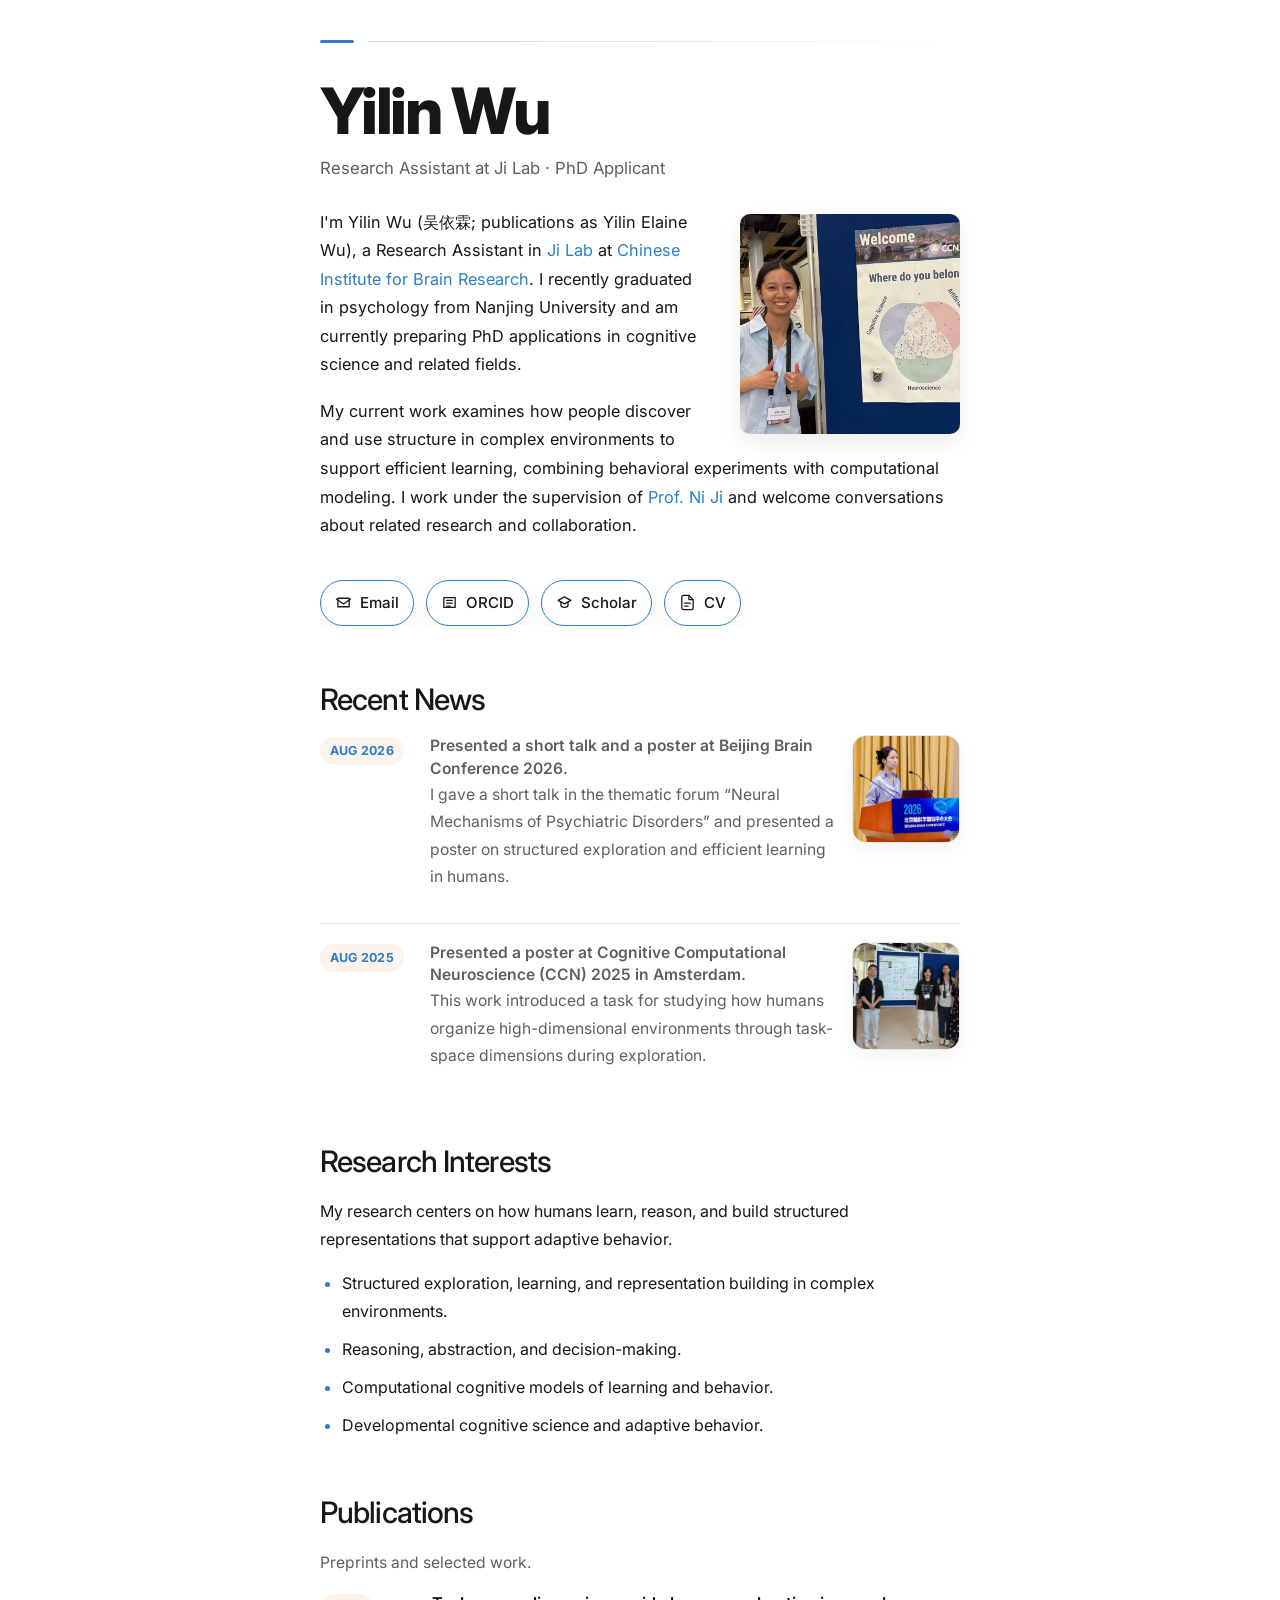
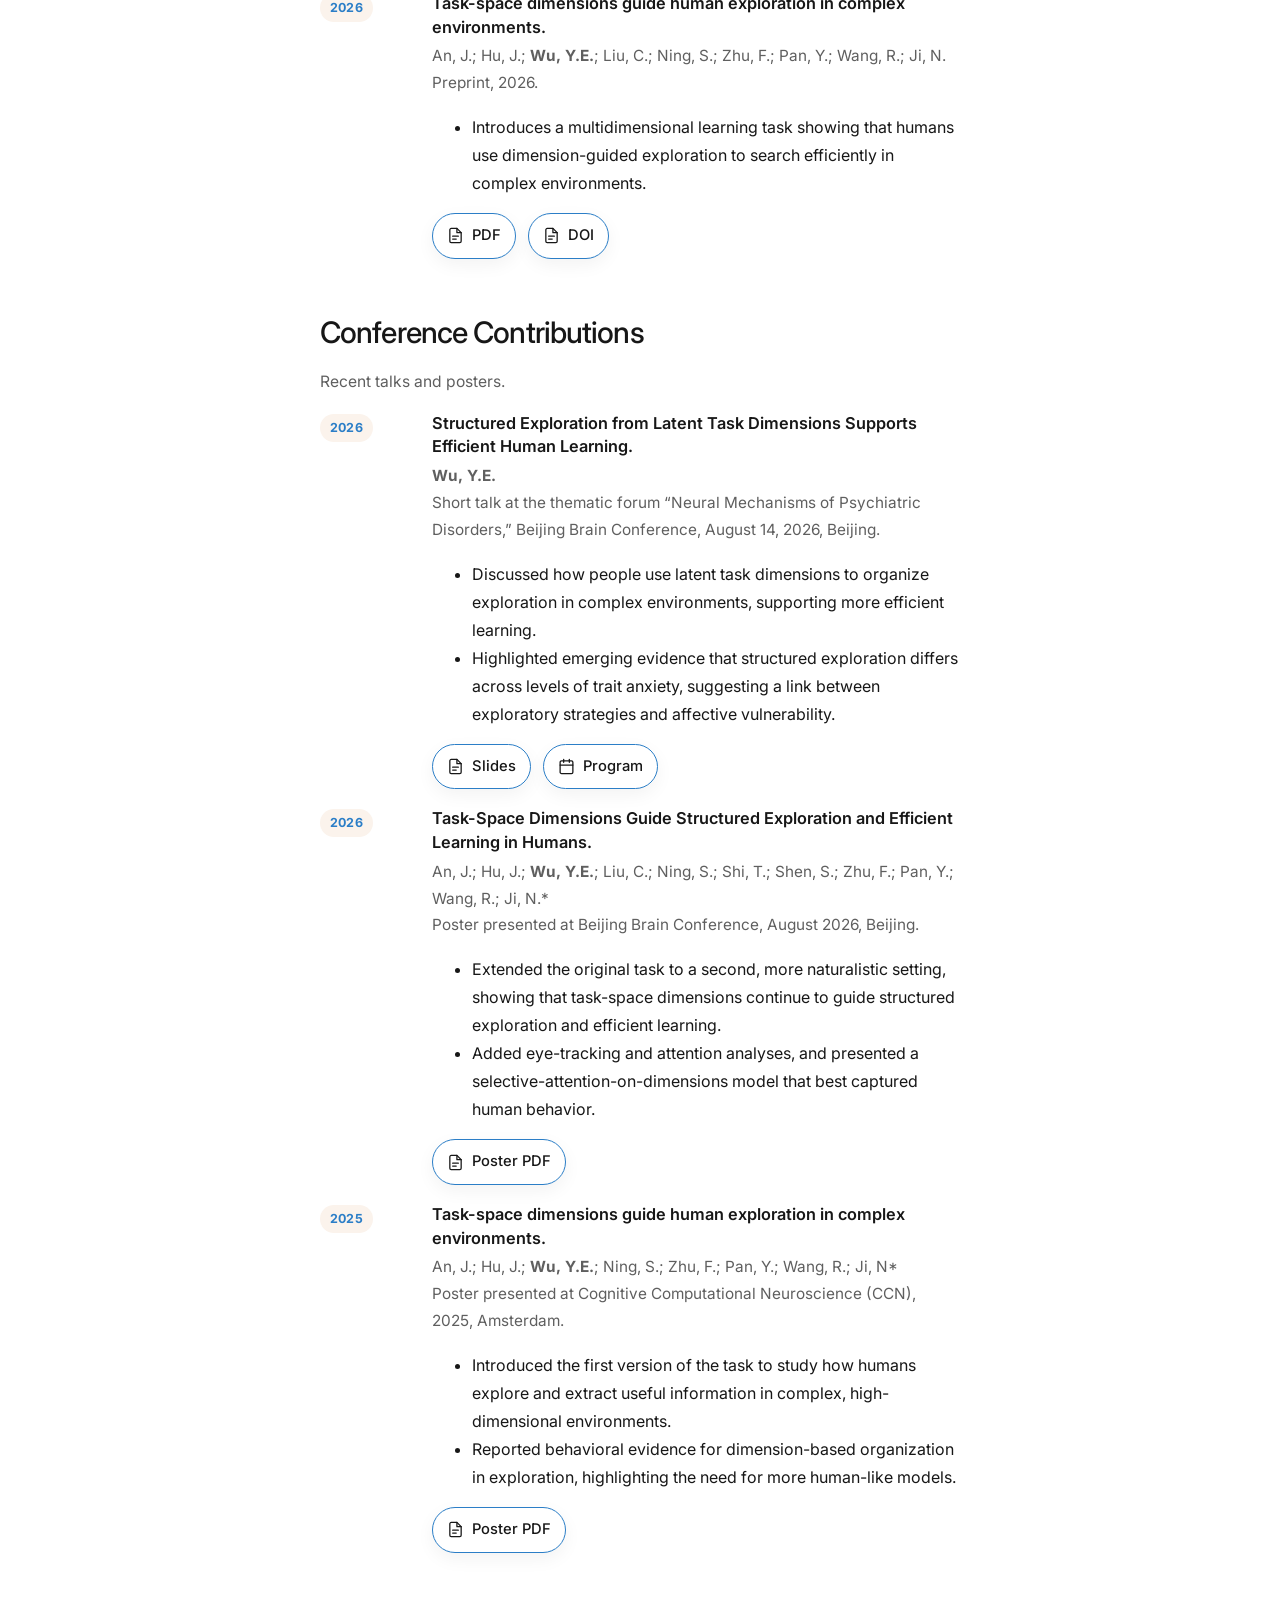
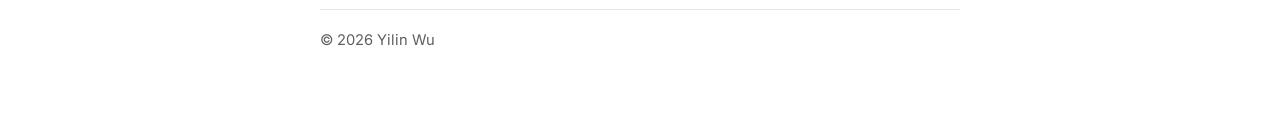
==== index.html @ c546fbe7 "Differentiate poster summaries" ====
<!DOCTYPE html>
<html lang="en">
<head>
  <meta charset="UTF-8" />
  <meta name="viewport" content="width=device-width, initial-scale=1.0" />
  <title>Yilin Wu</title>
  <meta
    name="description"
    content="Yilin Wu is a Research Assistant at Ji Lab and a PhD applicant interested in learning, structured exploration, reasoning, and computational cognitive science."
  />

  <link rel="preconnect" href="https://fonts.googleapis.com" />
  <link rel="preconnect" href="https://fonts.gstatic.com" crossorigin />
  <link
    href="https://fonts.googleapis.com/css2?family=Inter:wght@300;400;500;600;700;800&display=swap"
    rel="stylesheet"
  />

  <style>
    :root {
      --bg: #ffffff;
      --text: #171717;
      --muted: #5f5f5f;
      --line: #ece7df;
      --line-strong: #ded3c6;
      --accent: #2b7ec7;
      --accent-soft: #fbf3ec;
      --chip-bg: #ffffff;
      --chip-border: #e7ded4;
      --shadow-soft: 0 6px 18px rgba(0, 0, 0, 0.05);
      --max-width: 980px;
    }

    * {
      box-sizing: border-box;
    }

    html {
      scroll-behavior: smooth;
    }

    body {
      margin: 0;
      background: var(--bg);
      color: var(--text);
      font-family: "Inter", sans-serif;
      line-height: 1.75;
    }

    a {
      color: var(--accent);
      text-decoration: none;
      transition: color 0.18s ease, opacity 0.18s ease, transform 0.18s ease;
    }

    a:hover {
      opacity: 0.82;
    }

    .page {
      width: 100%;
      min-height: 100vh;
    }

    .wrap {
      width: min(50vw, var(--max-width)); /* narrower on laptop screens */
      margin: 0 auto;
      padding: 40px 0 64px;
    }

    .top-divider-wrap {
      margin: 0 0 34px;
      display: flex;
      align-items: center;
      gap: 14px;
    }

    .top-divider-accent {
      width: 34px;
      height: 3px;
      border-radius: 999px;
      background: var(--accent);
      flex: 0 0 auto;
    }

    .top-divider-line {
      height: 1px;
      background: linear-gradient(
        to right,
        var(--line-strong) 0%,
        var(--line) 45%,
        rgba(236, 231, 223, 0) 100%
      );
      flex: 1 1 auto;
    }

    .footer-divider {
      width: 100%;
      height: 1px;
      background: var(--line);
      margin: 56px 0 18px;
    }

    .hero {
      position: relative;
    }

    .name {
      margin: 0 0 10px;
      font-size: clamp(2.4rem, 5vw, 4rem);
      line-height: 1.05;
      letter-spacing: -0.04em;
      font-weight: 800;
    }

    .subtitle {
      margin: 0;
      font-size: 1.05rem;
      color: var(--muted);
    }

    .intro {
      margin-top: 24px;
    }

      .avatar-float {
      float: right;
      width:220px;
      height: 220px;
      margin: 6px 0 18px 30px;
      border-radius: 10px; /* gentle rounded rectangle */
      overflow: hidden;
      background: #f1f1f1;
      box-shadow: 0 8px 20px rgba(0, 0, 0, 0.08);
    }

    .avatar-float img {
      width: 100%;
      height: 100%;
      object-fit: cover;
      display: block;
    }

    .intro p {
      margin: 0 0 18px;
      font-size: 1.02rem;
    }

    .intro::after {
      content: "";
      display: block;
      clear: both;
    }

    .links {
      display: flex;
      flex-wrap: nowrap;
      gap: 12px;
      margin: 22px 0 0;
      padding: 0;
      list-style: none;
      overflow-x: auto;
      scrollbar-width: none;
    }

    .links::-webkit-scrollbar {
      display: none;
    }

    .icon-link {
      display: inline-flex;
      align-items: center;
      gap: 8px;
      padding: 9px 14px;
      border-radius: 999px;
      background: var(--chip-bg);
      border: 1px solid var(--accent); /* blue border for contact buttons */
      color: var(--text);
      font-size: 0.94rem;
      font-weight: 500;
      box-shadow: var(--shadow-soft);
      white-space: nowrap;
      flex: 0 0 auto;
    }

    .icon-link:hover {
      transform: translateY(-1px);
      color: var(--accent);
      border-color: #dcc7b7;
      opacity: 1;
    }

    .icon-link svg {
      width: 17px;
      height: 17px;
      stroke: currentColor;
      flex-shrink: 0;
    }

    .section {
      margin-top: 56px;
    }

    .section h2 {
      margin: 0 0 18px;
      font-size: 1.85rem;
      line-height: 1.2;
      letter-spacing: -0.03em;
      font-weight: 500;
    }

    .bullets {
      margin: 0;
      padding-left: 22px;
    }

    .bullets li {
      margin: 0 0 10px;
      font-size: 1rem;
    }

    .bullets li::marker {
      color: var(--accent);
    }

    .pub-list {
      display: flex;
      flex-direction: column;
      gap: 18px;
      margin-top: 10px;
    }

    .pub-item {
      display: grid;
      grid-template-columns: 96px minmax(0, 1fr);
      gap: 16px;
      align-items: start;
    }

    .pub-tag {
      display: inline-block;
      width: fit-content;
      padding: 3px 10px;
      border-radius: 999px;
      background: var(--accent-soft);
      color: var(--accent);
      font-size: 0.78rem;
      font-weight: 700;
      letter-spacing: 0.02em;
      text-transform: uppercase;
      white-space: nowrap;
    }

    .pub-title {
      margin: 0 0 4px;
      font-size: 1.02rem;
      line-height: 1.45;
      font-weight: 600;
      color: var(--text);
    }

    .pub-authors,
    .pub-venue {
      margin: 0;
      font-size: 0.96rem;
      color: var(--muted);
    }

    .pub-links {
      margin-top: 6px;
      display: flex;
      flex-wrap: wrap;
      gap: 12px;
    }

    .pub-links a {
      font-size: 0.92rem;
      font-weight: 500;
    }

    .section-intro {
      margin: 0 0 16px;
      color: var(--muted);
      font-size: 0.98rem;
    }

    .news-list {
      display: flex;
      flex-direction: column;
      gap: 14px;
    }

    .news-item {
      display: grid;
      grid-template-columns: 92px minmax(0, 1fr) 108px;
      gap: 18px;
      align-items: start;
      padding: 18px 0;
      border-top: 1px solid var(--line);
    }

    .news-item:first-of-type {
      border-top: none;
      padding-top: 0;
    }

    .news-date {
      display: inline-block;
      width: fit-content;
      padding: 3px 10px;
      border-radius: 999px;
      background: var(--accent-soft);
      color: var(--accent);
      font-size: 0.78rem;
      font-weight: 700;
      letter-spacing: 0.02em;
      text-transform: uppercase;
      white-space: nowrap;
    }

    .news-title {
      margin: 0 0 4px;
      font-size: 1rem;
      line-height: 1.45;
      font-weight: 600;
    }

    .news-copy p {
      margin: 0;
      color: var(--muted);
      font-size: 0.98rem;
    }

    .news-thumb {
      width: 108px;
      aspect-ratio: 1 / 1;
      justify-self: end;
      border-radius: 14px;
      overflow: hidden;
      border: 1px solid var(--line);
      background: #faf8f4;
      box-shadow: var(--shadow-soft);
    }

    .news-thumb img {
      width: 100%;
      height: 100%;
      display: block;
      object-fit: cover;
    }

    .news-thumb--talk img {
      object-position: center 18%;
    }

    .news-thumb--ccn img {
      object-position: center 28%;
    }

    .footer {
      color: var(--muted);
      font-size: 0.92rem;
      padding-bottom: 6px;
    }

    @media (max-width: 1100px) {
      .wrap {
        width: min(78vw, 920px);
      }
    }

    @media (max-width: 820px) {
      .wrap {
        width: calc(100% - 36px);
        padding: 28px 0 48px;
      }

      .top-divider-wrap {
        margin-bottom: 28px;
      }

      .avatar-float {
        width: 132px;
        height: 132px;
        margin: 6px 0 16px 20px;
      }

      .section {
        margin-top: 42px;
      }

      .section h2 {
        font-size: 1.55rem;
      }

      .pub-item {
        grid-template-columns: 1fr;
        gap: 8px;
      }

      .news-item {
        grid-template-columns: 1fr;
        gap: 12px;
      }

      .news-thumb {
        width: 126px;
        justify-self: start;
      }

      .links {
        flex-wrap: wrap;
        overflow-x: visible;
      }
    }

    @media (max-width: 560px) {
      .name {
        font-size: 2.15rem;
      }

      .subtitle,
      .intro p,
      .bullets li,
      .news-copy p,
      .pub-authors,
      .pub-venue {
        font-size: 0.98rem;
      }

      .avatar-float {
        float: none;
        width: 116px;
        height: 116px;
        margin: 0 0 18px 0;
      }

      .top-divider-wrap {
        gap: 10px;
        margin-bottom: 22px;
      }

      .top-divider-accent {
        width: 26px;
      }

      .footer-divider {
        margin: 44px 0 16px;
      }
    }

    @media (max-width: 480px) {
      .wrap {
        width: calc(100% - 28px);
      }

      .icon-link {
        font-size: 0.92rem;
        padding: 8px 12px;
      }
    }
  </style>
</head>
<body>
  <div class="page">
    <main class="wrap">
      <div class="top-divider-wrap" aria-hidden="true">
        <span class="top-divider-accent"></span>
        <span class="top-divider-line"></span>
      </div>

      <section class="hero">
        <h1 class="name">Yilin Wu</h1>
        <p class="subtitle">Research Assistant at Ji Lab · PhD Applicant</p>

        <div class="intro">
          <div class="avatar-float">
            <img src="profile_figure.jpg" alt="Portrait" />
          </div>

          <p>
            I'm Yilin Wu (吴依霖; publications as Yilin Elaine Wu), a Research Assistant in
            <a href="https://aemc2.github.io/JiLab.github.io/">Ji Lab</a> at
            <a href="https://www.cibr.ac.cn/#/home?lang=en">Chinese Institute for Brain Research</a>.
            I recently graduated in psychology from Nanjing University and am currently preparing PhD applications in cognitive science and related fields.
          </p>
          <p>
            My current work examines how people discover and use structure in complex environments to support efficient learning, combining behavioral experiments with computational modeling. I work under the supervision of
            <a href="https://www.cibr.ac.cn/#/teamDetail/cibrTeamteam/7eaf96c5b298444b84328680fb1b7a15/Ni%20Ji?lang=en">Prof. Ni Ji</a> and welcome conversations about related research and collaboration.
          </p>
        </div>

        <ul class="links">
          <li>
            <a class="icon-link" href="mailto:yilinelainewu@gmail.com" aria-label="Email">
              <svg viewBox="0 0 24 24" fill="none" stroke-width="1.8" stroke-linecap="round" stroke-linejoin="round">
                <path d="M4 6h16v12H4z"></path>
                <path d="M22 7l-10 7L2 7"></path>
              </svg>
              Email
            </a>
          </li>
          <!-- <li>
            <a class="icon-link" href="https://github.com/yourusername" target="_blank" rel="noopener noreferrer" aria-label="GitHub">
              <svg viewBox="0 0 24 24" fill="none" stroke-width="1.8" stroke-linecap="round" stroke-linejoin="round">
                <path d="M9 19c-4 1.5-4-2.5-6-3"></path>
                <path d="M15 22v-3.87a3.37 3.37 0 0 0-.94-2.61c3.14-.35 6.44-1.54 6.44-7A5.44 5.44 0 0 0 19 4.77 5.07 5.07 0 0 0 18.91 1S17.73.65 15 2.48a13.38 13.38 0 0 0-6 0C6.27.65 5.09 1 5.09 1A5.07 5.07 0 0 0 5 4.77 5.44 5.44 0 0 0 3.5 8.52c0 5.42 3.3 6.61 6.44 7A3.37 3.37 0 0 0 9 18.13V22"></path>
              </svg>
              GitHub
            </a>
          </li> -->
          <li>
            <a class="icon-link" href="https://orcid.org/0009-0004-0686-398X" target="_blank" rel="noopener noreferrer" aria-label="ORCID">
              <svg viewBox="0 0 24 24" fill="none" stroke-width="1.8" stroke-linecap="round" stroke-linejoin="round">
                <path d="M4 5h16v14H4z"></path>
                <path d="M8 9h8"></path>
                <path d="M8 13h8"></path>
                <path d="M8 17h5"></path>
              </svg>
              ORCID
            </a>
          </li>
          <li>
            <a class="icon-link" href="https://scholar.google.com/citations?user=11uk0wMAAAAJ&hl=en&oi=sra" target="_blank" rel="noopener noreferrer" aria-label="Google Scholar">
              <svg viewBox="0 0 24 24" fill="none" stroke-width="1.8" stroke-linecap="round" stroke-linejoin="round">
                <path d="M12 4 3 9l9 5 9-5-9-5Z"></path>
                <path d="M7 11.2V16c0 1.7 2.2 3 5 3s5-1.3 5-3v-4.8"></path>
              </svg>
              Scholar
            </a>
          </li>
          <li>
            <a class="icon-link" href="CV_Yilin_Wu_26summer.pdf" target="_blank" rel="noopener noreferrer" aria-label="CV">
              <svg viewBox="0 0 24 24" fill="none" stroke-width="1.8" stroke-linecap="round" stroke-linejoin="round">
                <path d="M14 2H6a2 2 0 0 0-2 2v16a2 2 0 0 0 2 2h12a2 2 0 0 0 2-2V8z"></path>
                <path d="M14 2v6h6"></path>
                <path d="M8 13h8"></path>
                <path d="M8 17h5"></path>
              </svg>
              CV
            </a>
          </li>
        </ul>
      </section>

      <section class="section">
        <h2>Recent News</h2>
        <div class="news-list">
          <article class="news-item">
            <div>
              <span class="news-date">Aug 2026</span>
            </div>
            <div class="news-copy">
              <p class="news-title">Presented a short talk and a poster at Beijing Brain Conference 2026.</p>
              <p>
                I gave a short talk in the thematic forum “Neural Mechanisms of Psychiatric Disorders” and presented a poster on structured exploration and efficient learning in humans.
              </p>
            </div>
            <a class="news-thumb news-thumb--talk" href="images/bbc2026_short_talk.jpg" target="_blank" rel="noopener noreferrer" aria-label="Beijing Brain Conference 2026 talk photo">
              <img src="images/bbc2026_short_talk.jpg" alt="Yilin Wu giving a short talk at Beijing Brain Conference 2026" />
            </a>
          </article>

          <article class="news-item">
            <div>
              <span class="news-date">Aug 2025</span>
            </div>
            <div class="news-copy">
              <p class="news-title">Presented a poster at Cognitive Computational Neuroscience (CCN) 2025 in Amsterdam.</p>
              <p>
                This work introduced a task for studying how humans organize high-dimensional environments through task-space dimensions during exploration.
              </p>
            </div>
            <a class="news-thumb news-thumb--ccn" href="images/ccn2025_poster_group.jpg" target="_blank" rel="noopener noreferrer" aria-label="CCN 2025 poster photo">
              <img src="images/ccn2025_poster_group.jpg" alt="Yilin Wu and collaborators standing beside the CCN 2025 poster" />
            </a>
          </article>
        </div>
      </section>

      <section class="section">
        <h2>Research Interests</h2>
        <p>
          My research centers on how humans learn, reason, and build structured representations that support adaptive behavior.
        </p>
        <ul class="bullets">
          <li>Structured exploration, learning, and representation building in complex environments.</li>
          <li>Reasoning, abstraction, and decision-making.</li>
          <li>Computational cognitive models of learning and behavior.</li>
          <li>Developmental cognitive science and adaptive behavior.</li>
        </ul>
        
      </section>

      <section class="section">
        <h2>Publications</h2>
        <p class="section-intro">Preprints and selected work.</p>

        <div class="pub-list">
          <article class="pub-item">
            <div>
              <span class="pub-tag">2026</span>
            </div>
            <div>
              <p class="pub-title">Task-space dimensions guide human exploration in complex environments.</p>
              <p class="pub-authors">An, J.; Hu, J.; <b>Wu, Y.E.</b>; Liu, C.; Ning, S.; Zhu, F.; Pan, Y.; Wang, R.; Ji, N.</p>
              <p class="pub-venue">Preprint, 2026.</p>
              <ul>
                <li>Introduces a multidimensional learning task showing that humans use dimension-guided exploration to search efficiently in complex environments.</li>
              </ul>
              <div class="pub-links">
                <a class="icon-link" href="https://www.biorxiv.org/content/biorxiv/early/2026/05/20/2026.04.29.720265.full.pdf" target="_blank" rel="noopener noreferrer">
                  <svg viewBox="0 0 24 24" fill="none" stroke-width="1.8" stroke-linecap="round" stroke-linejoin="round">
                    <path d="M14 2H6a2 2 0 0 0-2 2v16a2 2 0 0 0 2 2h12a2 2 0 0 0 2-2V8z"></path>
                    <path d="M14 2v6h6"></path>
                    <path d="M8 13h8"></path>
                    <path d="M8 17h5"></path>
                  </svg>
                  PDF
                </a>
                <a class="icon-link" href="https://doi.org/10.64898/2026.04.29.720265" target="_blank" rel="noopener noreferrer">
                  <svg viewBox="0 0 24 24" fill="none" stroke-width="1.8" stroke-linecap="round" stroke-linejoin="round">
                    <path d="M14 2H6a2 2 0 0 0-2 2v16a2 2 0 0 0 2 2h12a2 2 0 0 0 2-2V8z"></path>
                    <path d="M14 2v6h6"></path>
                    <path d="M8 13h8"></path>
                    <path d="M8 17h5"></path>
                  </svg>
                  DOI
                </a>
              </div>
            </div>
          </article>
        </div>
      </section>

      <section class="section">
        <h2>Conference Contributions</h2>
        <p class="section-intro">Recent talks and posters.</p>

        <div class="pub-list">
          <article class="pub-item">
            <div>
              <span class="pub-tag">2026</span>
            </div>
            <div>
              <p class="pub-title">Structured Exploration from Latent Task Dimensions Supports Efficient Human Learning.</p>
              <p class="pub-authors"><b>Wu, Y.E.</b></p>
              <p class="pub-venue">Short talk at the thematic forum “Neural Mechanisms of Psychiatric Disorders,” Beijing Brain Conference, August 14, 2026, Beijing.</p>
              <ul>
                <li>Discussed how people use latent task dimensions to organize exploration in complex environments, supporting more efficient learning.</li>
                <li>Highlighted emerging evidence that structured exploration differs across levels of trait anxiety, suggesting a link between exploratory strategies and affective vulnerability.</li>
              </ul>
              <div class="pub-links">
                <a class="icon-link" href="BBC2026_short-talk_slides_Yilin-Wu.pptx" target="_blank" rel="noopener noreferrer">
                  <svg viewBox="0 0 24 24" fill="none" stroke-width="1.8" stroke-linecap="round" stroke-linejoin="round">
                    <path d="M14 2H6a2 2 0 0 0-2 2v16a2 2 0 0 0 2 2h12a2 2 0 0 0 2-2V8z"></path>
                    <path d="M14 2v6h6"></path>
                    <path d="M8 13h8"></path>
                    <path d="M8 17h5"></path>
                  </svg>
                  Slides
                </a>
                <a class="icon-link" href="https://en.cibr.ac.cn/cibrMeeting/meeting2026/schedule" target="_blank" rel="noopener noreferrer">
                  <svg viewBox="0 0 24 24" fill="none" stroke-width="1.8" stroke-linecap="round" stroke-linejoin="round">
                    <rect x="3" y="4" width="18" height="18" rx="2"></rect>
                    <path d="M16 2v4"></path>
                    <path d="M8 2v4"></path>
                    <path d="M3 10h18"></path>
                  </svg>
                  Program
                </a>
              </div>
            </div>
          </article>

          <article class="pub-item">
            <div>
              <span class="pub-tag">2026</span>
            </div>
            <div>
              <p class="pub-title">Task-Space Dimensions Guide Structured Exploration and Efficient Learning in Humans.</p>
              <p class="pub-authors">An, J.; Hu, J.; <b>Wu, Y.E.</b>; Liu, C.; Ning, S.; Shi, T.; Shen, S.; Zhu, F.; Pan, Y.; Wang, R.; Ji, N.*</p>
              <p class="pub-venue">Poster presented at Beijing Brain Conference, August 2026, Beijing.</p>
              <ul>
                <li>Extended the original task to a second, more naturalistic setting, showing that task-space dimensions continue to guide structured exploration and efficient learning.</li>
                <li>Added eye-tracking and attention analyses, and presented a selective-attention-on-dimensions model that best captured human behavior.</li>
              </ul>
              <div class="pub-links">
                <a class="icon-link" href="BBC2026_poster_Task-Space-Dimensions.pdf" target="_blank" rel="noopener noreferrer">
                  <svg viewBox="0 0 24 24" fill="none" stroke-width="1.8" stroke-linecap="round" stroke-linejoin="round">
                    <path d="M14 2H6a2 2 0 0 0-2 2v16a2 2 0 0 0 2 2h12a2 2 0 0 0 2-2V8z"></path>
                    <path d="M14 2v6h6"></path>
                    <path d="M8 13h8"></path>
                    <path d="M8 17h5"></path>
                  </svg>
                  Poster PDF
                </a>
              </div>
            </div>
          </article>

          <article class="pub-item">
            <div>
              <span class="pub-tag">2025</span>
            </div>
            <div>
              <p class="pub-title">Task-space dimensions guide human exploration in complex environments.</p>
              <p class="pub-authors">An, J.; Hu, J.; <b>Wu, Y.E.</b>; Ning, S.; Zhu, F.; Pan, Y.; Wang, R.; Ji, N*</p>
              <p class="pub-venue">Poster presented at Cognitive Computational Neuroscience (CCN), 2025, Amsterdam.</p>
              <ul>
                <li>Introduced the first version of the task to study how humans explore and extract useful information in complex, high-dimensional environments.</li>
                <li>Reported behavioral evidence for dimension-based organization in exploration, highlighting the need for more human-like models.</li>
              </ul>
              <div class="pub-links">
                <a class="icon-link" href="CCN2025_poster.pdf" target="_blank" rel="noopener noreferrer">
                  <svg viewBox="0 0 24 24" fill="none" stroke-width="1.8" stroke-linecap="round" stroke-linejoin="round">
                    <path d="M14 2H6a2 2 0 0 0-2 2v16a2 2 0 0 0 2 2h12a2 2 0 0 0 2-2V8z"></path>
                    <path d="M14 2v6h6"></path>
                    <path d="M8 13h8"></path>
                    <path d="M8 17h5"></path>
                  </svg>
                  Poster PDF
                </a>
              </div>
            </div>
          </article>

          <!-- <article class="pub-item">
            <div>
              <span class="pub-tag">2026</span>
            </div>
            <div>
              <p class="pub-title">Your Paper Title Goes Here</p>
              <p class="pub-authors">Your Name, Coauthor A, Coauthor B</p>
              <p class="pub-venue">Under review / Manuscript in preparation</p>
              <div class="pub-links">
                <a href="paper.pdf" target="_blank" rel="noopener noreferrer">PDF</a>
              </div>
            </div>
          </article> -->
        </div>
      </section>

      <div class="footer-divider"></div>

      <footer class="footer">
        © <span id="year"></span> Yilin Wu
      </footer>
    </main>
  </div>

  <script>
    document.getElementById("year").textContent = new Date().getFullYear();
  </script>
</body>
</html>
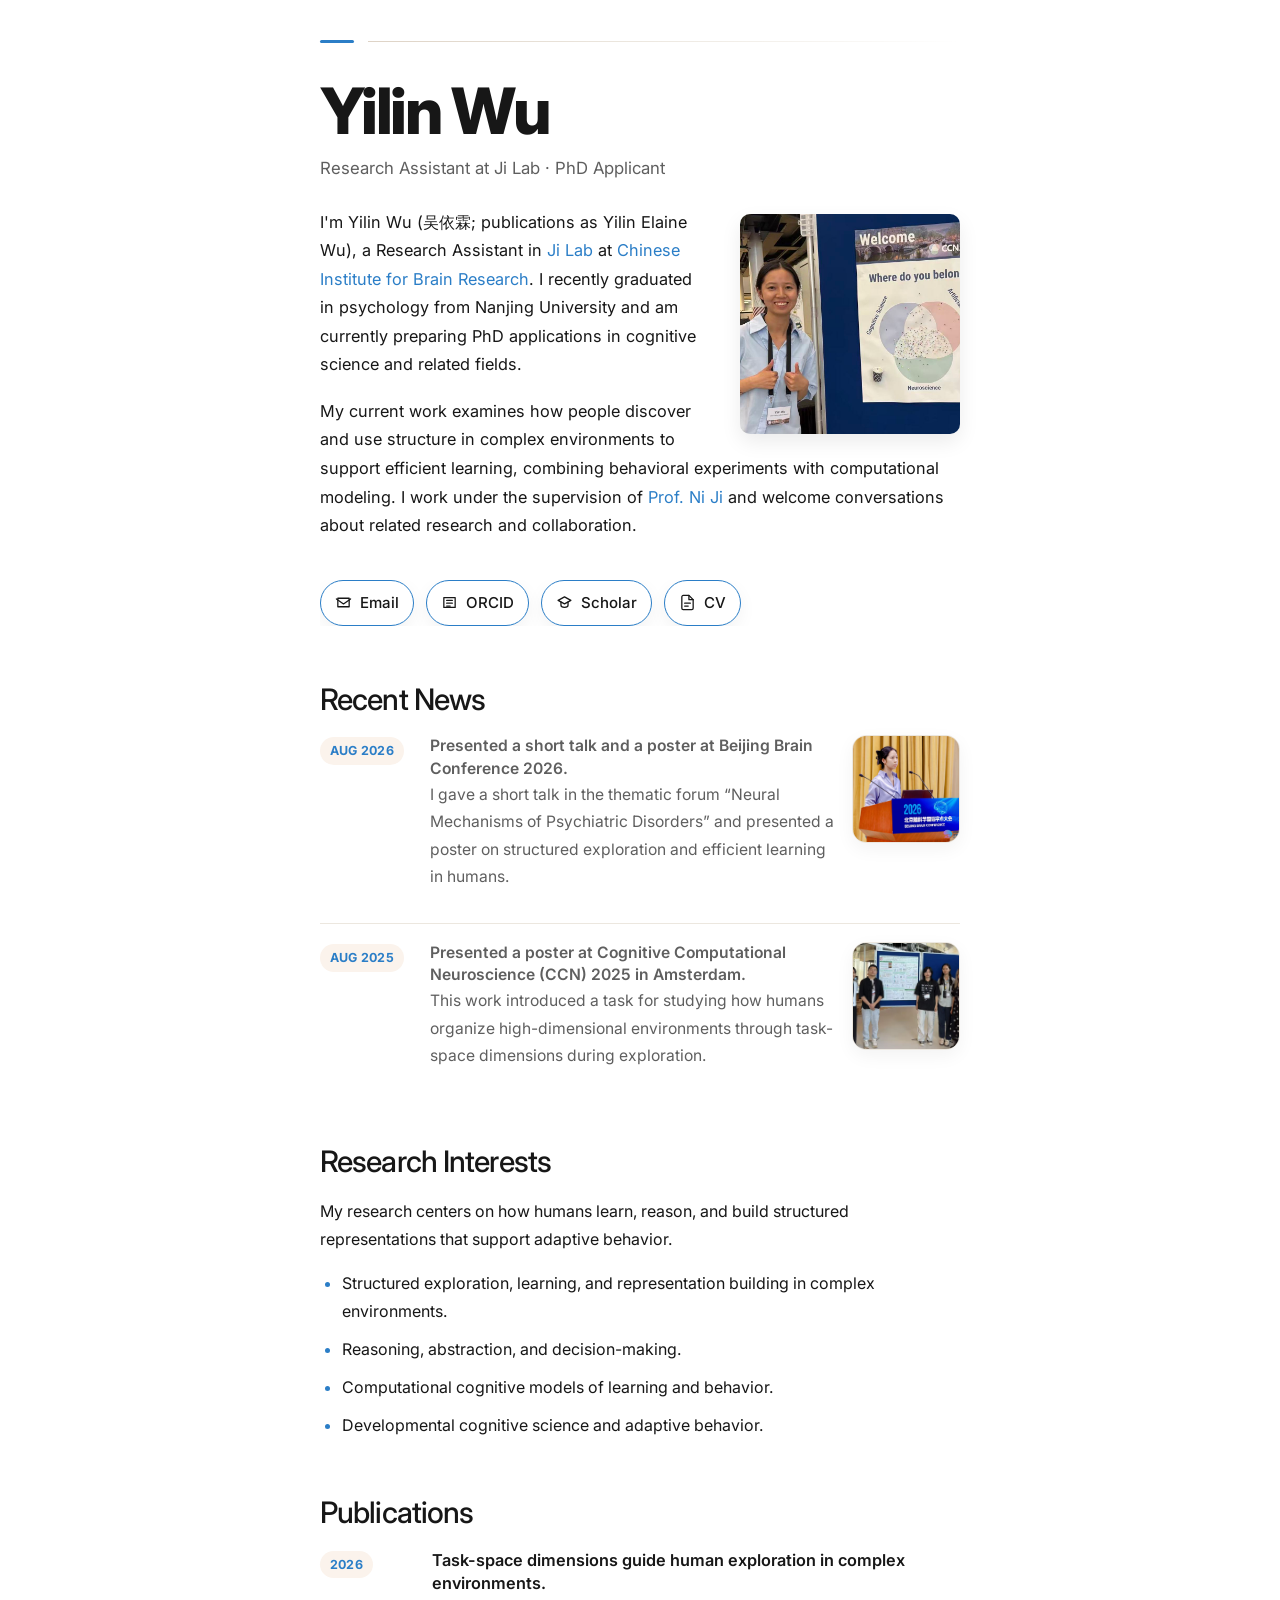
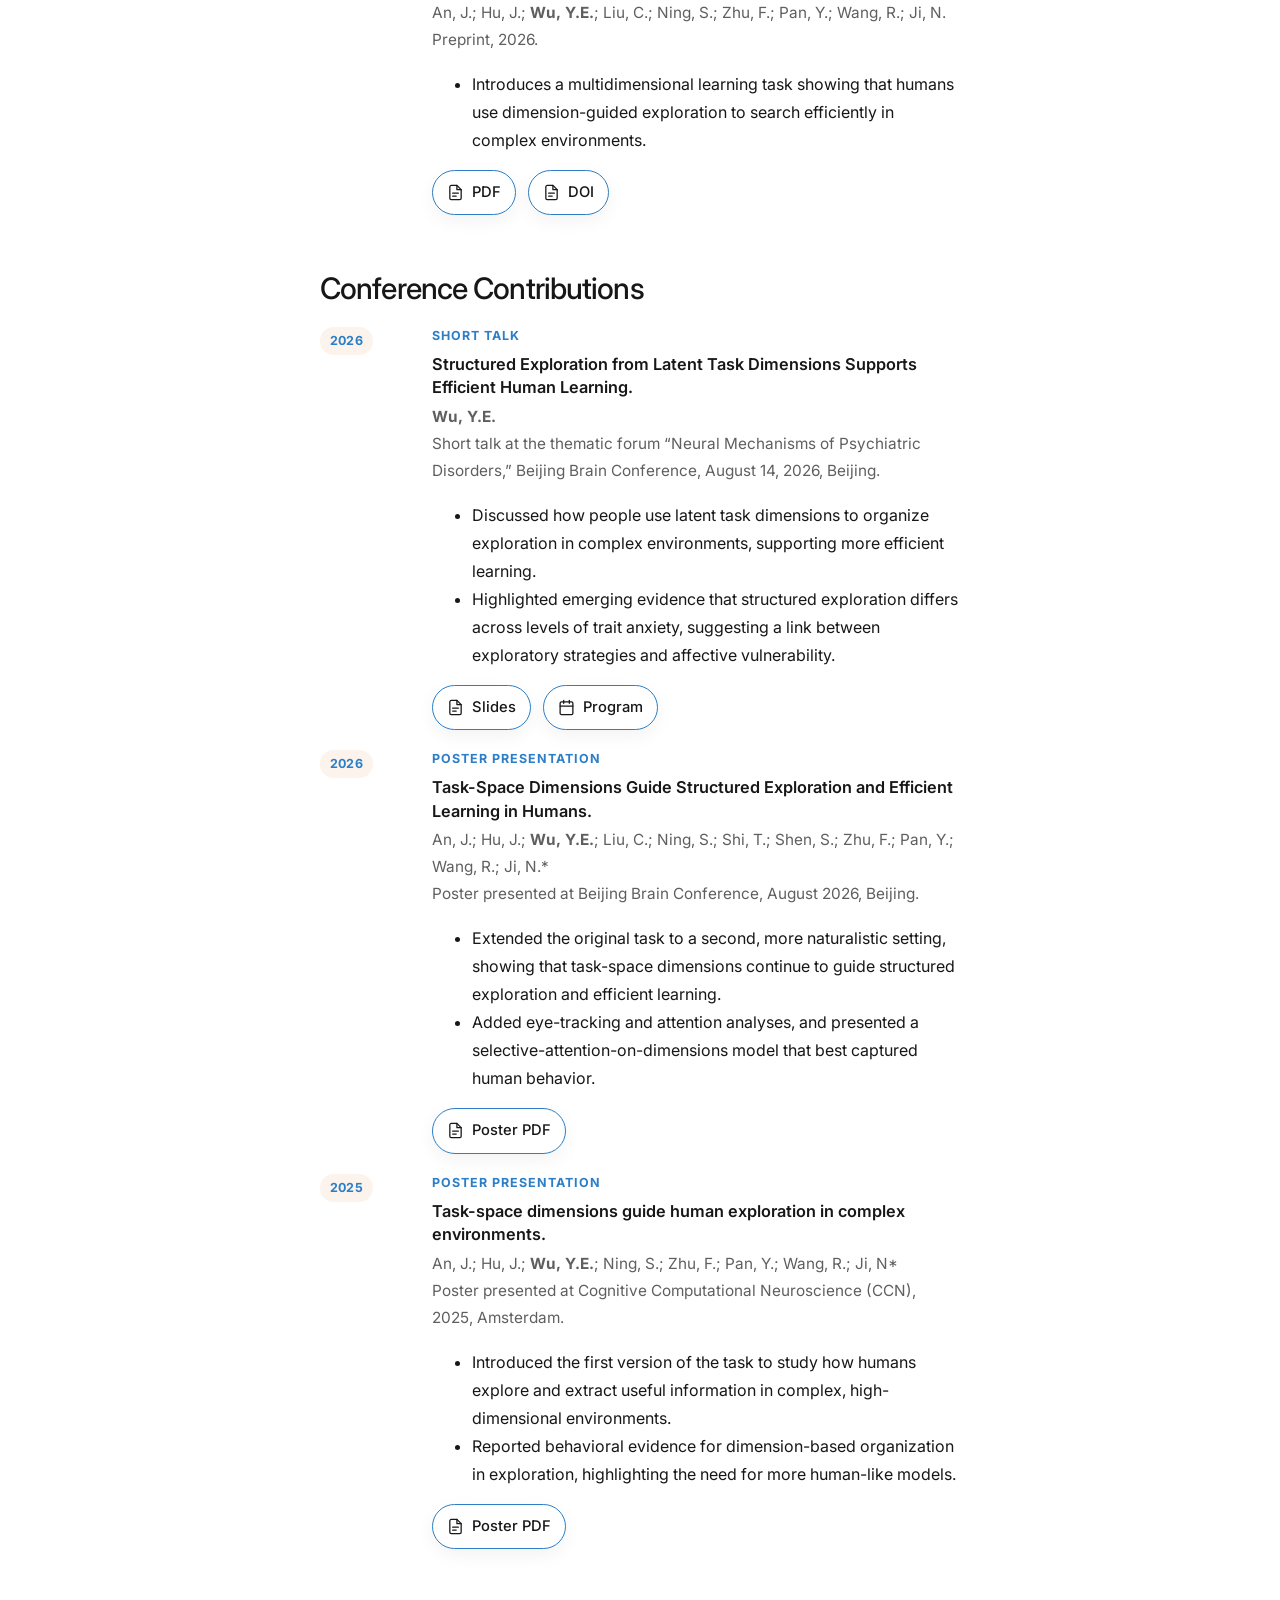
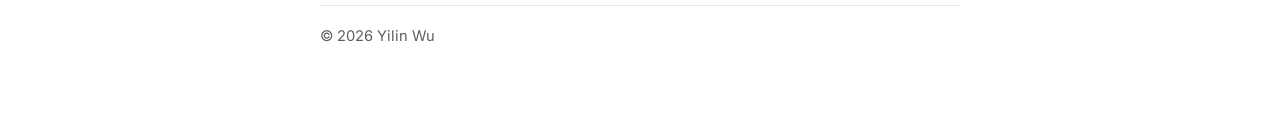
==== commit c9834b2f: "Simplify section intros and label presentation types" ====
--- a/index.html
+++ b/index.html
@@ -257,6 +257,15 @@
       line-height: 1.45;
       font-weight: 600;
       color: var(--text);
+    }
+
+    .pub-type {
+      margin: 0 0 6px;
+      font-size: 0.78rem;
+      font-weight: 700;
+      letter-spacing: 0.08em;
+      text-transform: uppercase;
+      color: var(--accent);
     }
 
     .pub-authors,
@@ -594,7 +603,6 @@
 
       <section class="section">
         <h2>Publications</h2>
-        <p class="section-intro">Preprints and selected work.</p>
 
         <div class="pub-list">
           <article class="pub-item">
@@ -635,7 +643,6 @@
 
       <section class="section">
         <h2>Conference Contributions</h2>
-        <p class="section-intro">Recent talks and posters.</p>
 
         <div class="pub-list">
           <article class="pub-item">
@@ -643,6 +650,7 @@
               <span class="pub-tag">2026</span>
             </div>
             <div>
+              <p class="pub-type">Short Talk</p>
               <p class="pub-title">Structured Exploration from Latent Task Dimensions Supports Efficient Human Learning.</p>
               <p class="pub-authors"><b>Wu, Y.E.</b></p>
               <p class="pub-venue">Short talk at the thematic forum “Neural Mechanisms of Psychiatric Disorders,” Beijing Brain Conference, August 14, 2026, Beijing.</p>
@@ -678,6 +686,7 @@
               <span class="pub-tag">2026</span>
             </div>
             <div>
+              <p class="pub-type">Poster Presentation</p>
               <p class="pub-title">Task-Space Dimensions Guide Structured Exploration and Efficient Learning in Humans.</p>
               <p class="pub-authors">An, J.; Hu, J.; <b>Wu, Y.E.</b>; Liu, C.; Ning, S.; Shi, T.; Shen, S.; Zhu, F.; Pan, Y.; Wang, R.; Ji, N.*</p>
               <p class="pub-venue">Poster presented at Beijing Brain Conference, August 2026, Beijing.</p>
@@ -704,6 +713,7 @@
               <span class="pub-tag">2025</span>
             </div>
             <div>
+              <p class="pub-type">Poster Presentation</p>
               <p class="pub-title">Task-space dimensions guide human exploration in complex environments.</p>
               <p class="pub-authors">An, J.; Hu, J.; <b>Wu, Y.E.</b>; Ning, S.; Zhu, F.; Pan, Y.; Wang, R.; Ji, N*</p>
               <p class="pub-venue">Poster presented at Cognitive Computational Neuroscience (CCN), 2025, Amsterdam.</p>
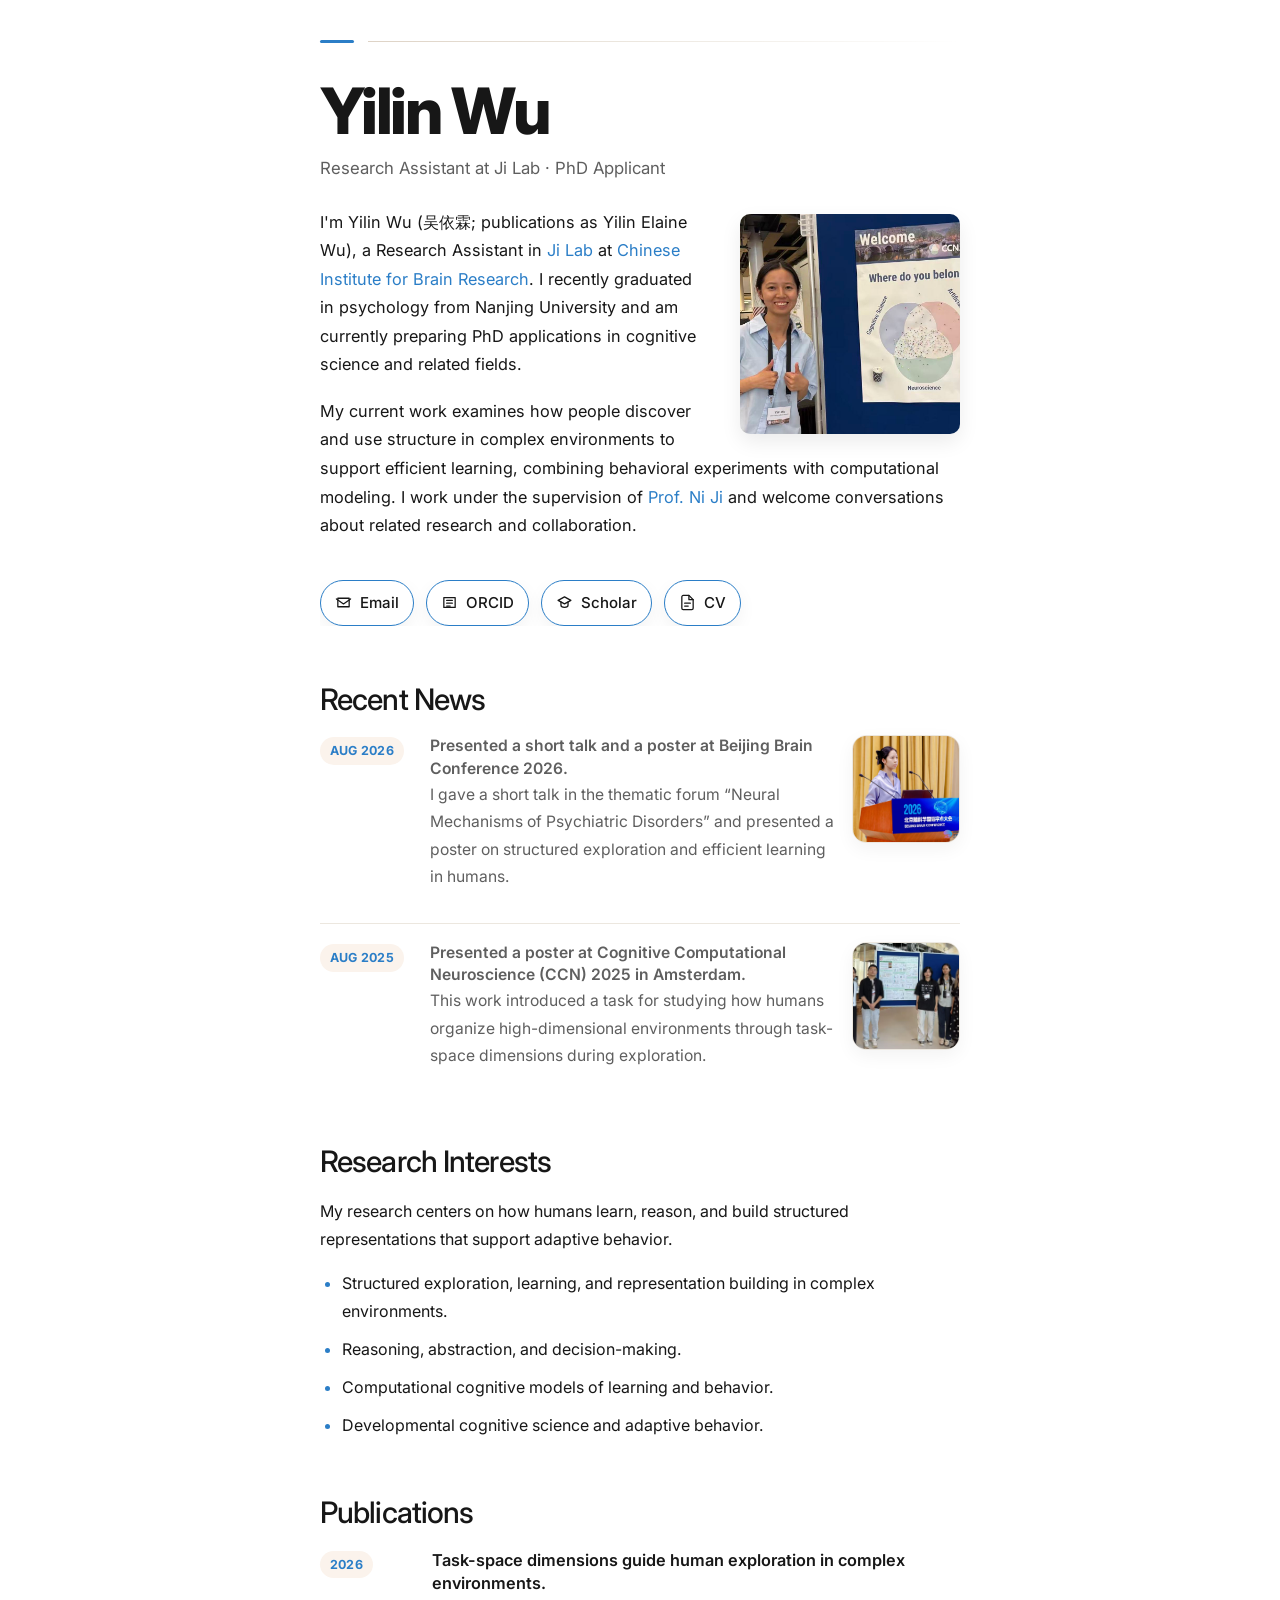
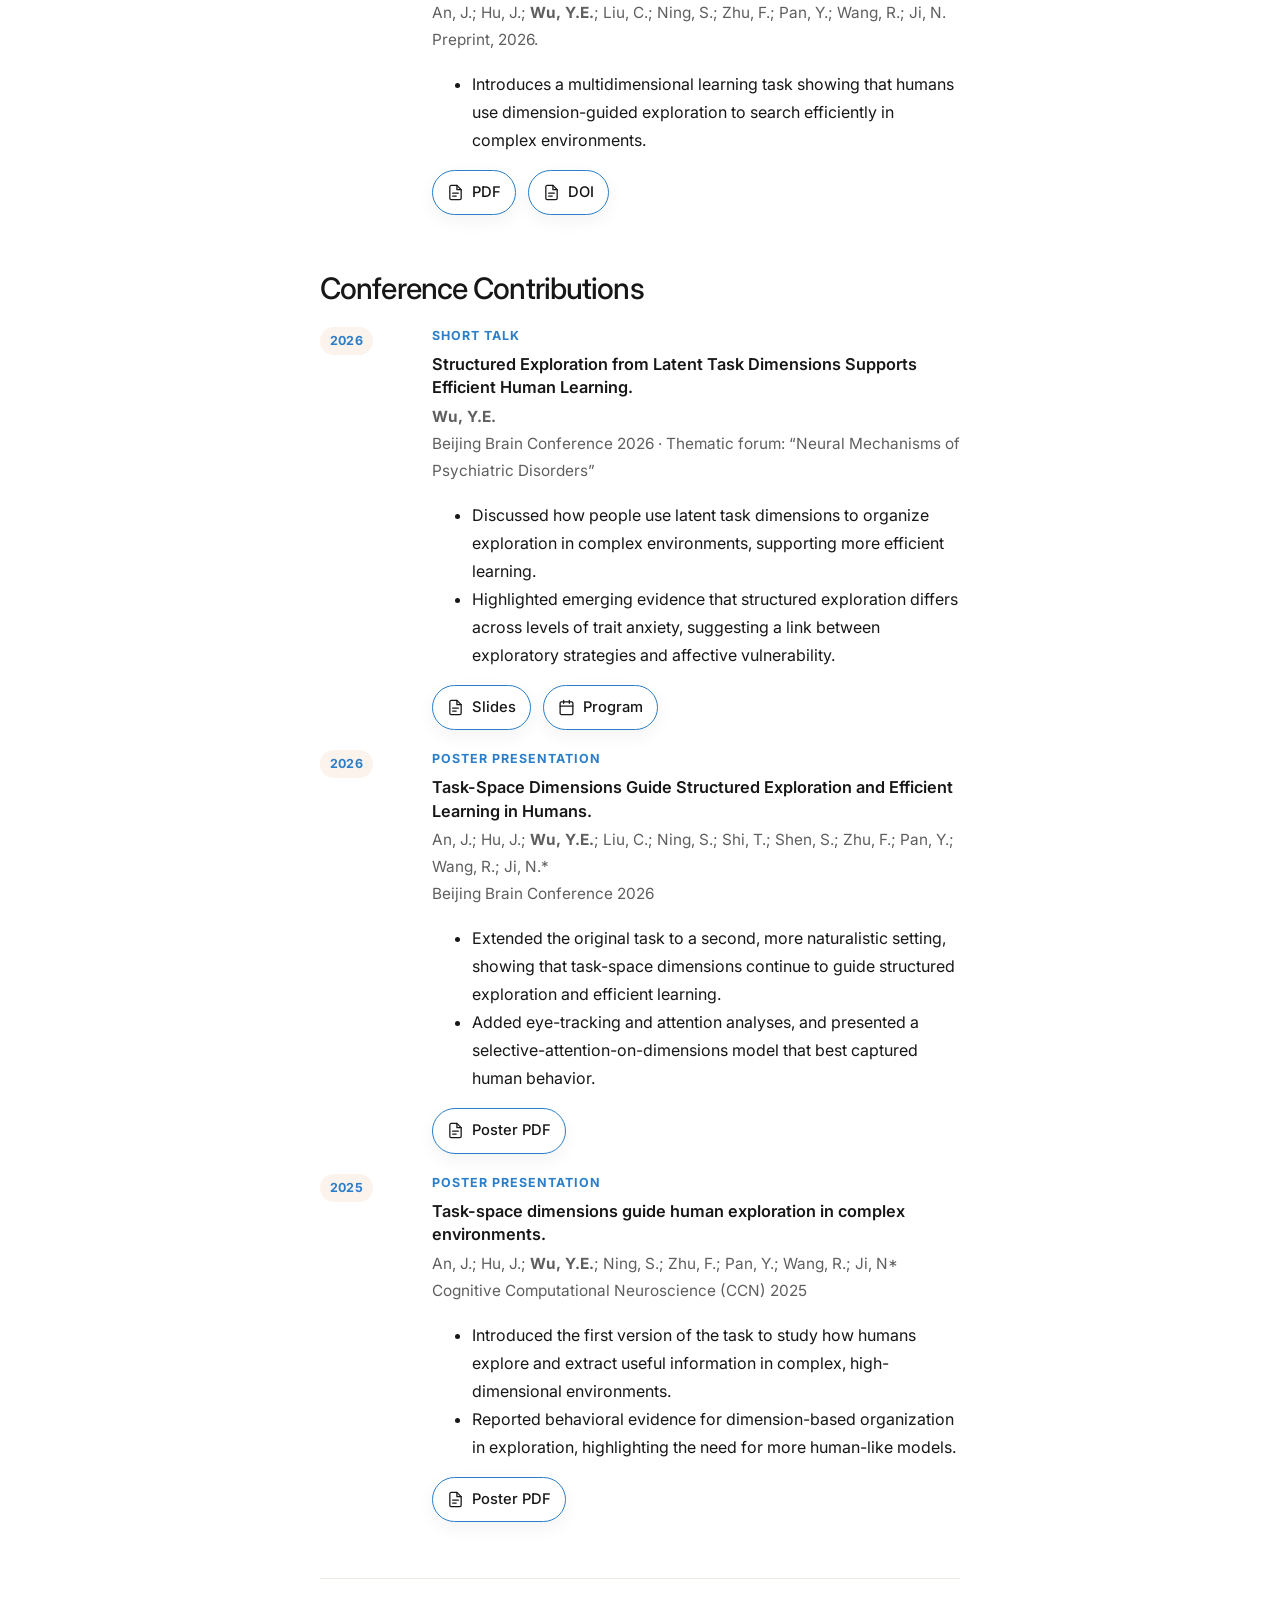
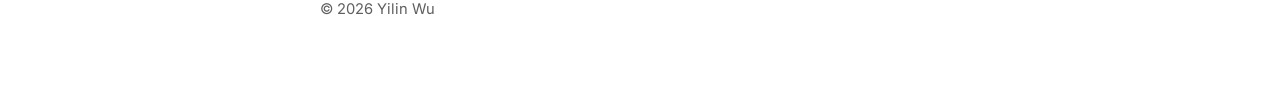
==== commit 502391e5: "Shorten conference venue lines" ====
--- a/index.html
+++ b/index.html
@@ -653,7 +653,7 @@
               <p class="pub-type">Short Talk</p>
               <p class="pub-title">Structured Exploration from Latent Task Dimensions Supports Efficient Human Learning.</p>
               <p class="pub-authors"><b>Wu, Y.E.</b></p>
-              <p class="pub-venue">Short talk at the thematic forum “Neural Mechanisms of Psychiatric Disorders,” Beijing Brain Conference, August 14, 2026, Beijing.</p>
+              <p class="pub-venue">Beijing Brain Conference 2026 · Thematic forum: “Neural Mechanisms of Psychiatric Disorders”</p>
               <ul>
                 <li>Discussed how people use latent task dimensions to organize exploration in complex environments, supporting more efficient learning.</li>
                 <li>Highlighted emerging evidence that structured exploration differs across levels of trait anxiety, suggesting a link between exploratory strategies and affective vulnerability.</li>
@@ -689,7 +689,7 @@
               <p class="pub-type">Poster Presentation</p>
               <p class="pub-title">Task-Space Dimensions Guide Structured Exploration and Efficient Learning in Humans.</p>
               <p class="pub-authors">An, J.; Hu, J.; <b>Wu, Y.E.</b>; Liu, C.; Ning, S.; Shi, T.; Shen, S.; Zhu, F.; Pan, Y.; Wang, R.; Ji, N.*</p>
-              <p class="pub-venue">Poster presented at Beijing Brain Conference, August 2026, Beijing.</p>
+              <p class="pub-venue">Beijing Brain Conference 2026</p>
               <ul>
                 <li>Extended the original task to a second, more naturalistic setting, showing that task-space dimensions continue to guide structured exploration and efficient learning.</li>
                 <li>Added eye-tracking and attention analyses, and presented a selective-attention-on-dimensions model that best captured human behavior.</li>
@@ -716,7 +716,7 @@
               <p class="pub-type">Poster Presentation</p>
               <p class="pub-title">Task-space dimensions guide human exploration in complex environments.</p>
               <p class="pub-authors">An, J.; Hu, J.; <b>Wu, Y.E.</b>; Ning, S.; Zhu, F.; Pan, Y.; Wang, R.; Ji, N*</p>
-              <p class="pub-venue">Poster presented at Cognitive Computational Neuroscience (CCN), 2025, Amsterdam.</p>
+              <p class="pub-venue">Cognitive Computational Neuroscience (CCN) 2025</p>
               <ul>
                 <li>Introduced the first version of the task to study how humans explore and extract useful information in complex, high-dimensional environments.</li>
                 <li>Reported behavioral evidence for dimension-based organization in exploration, highlighting the need for more human-like models.</li>
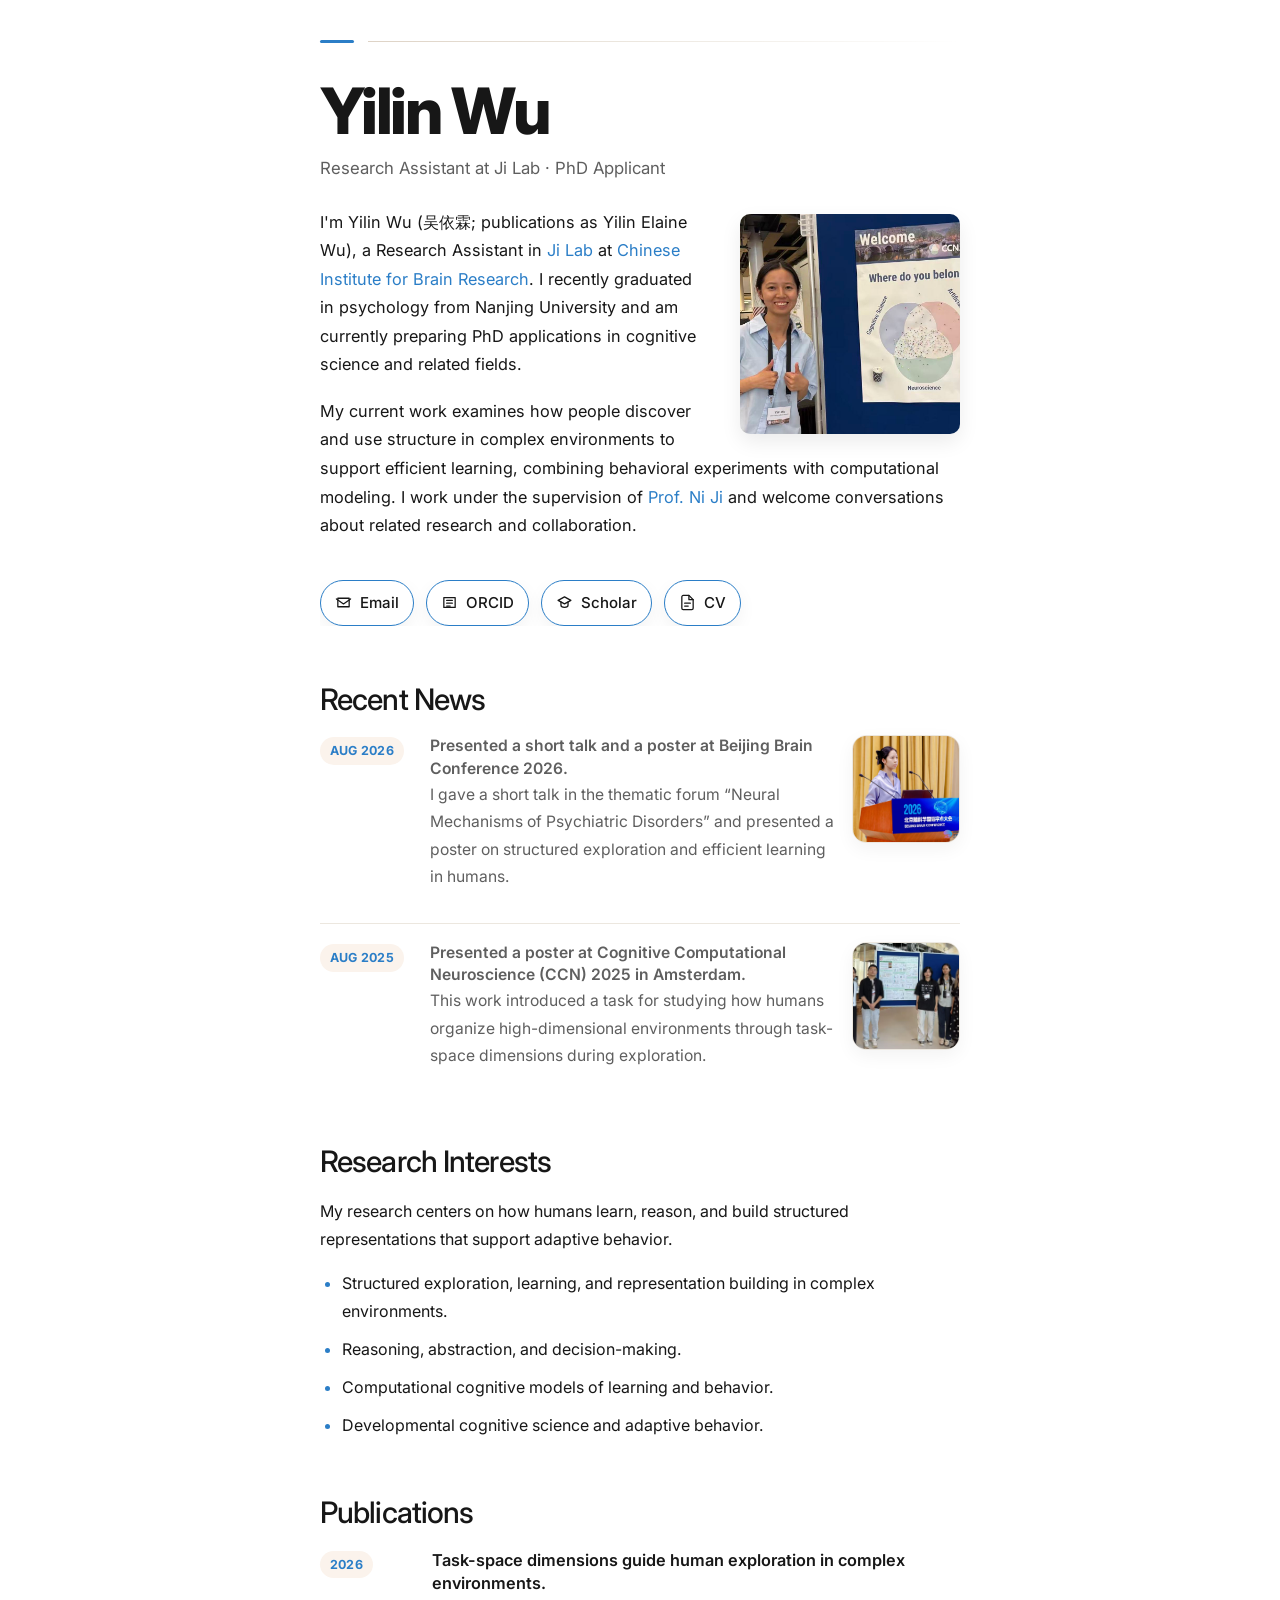
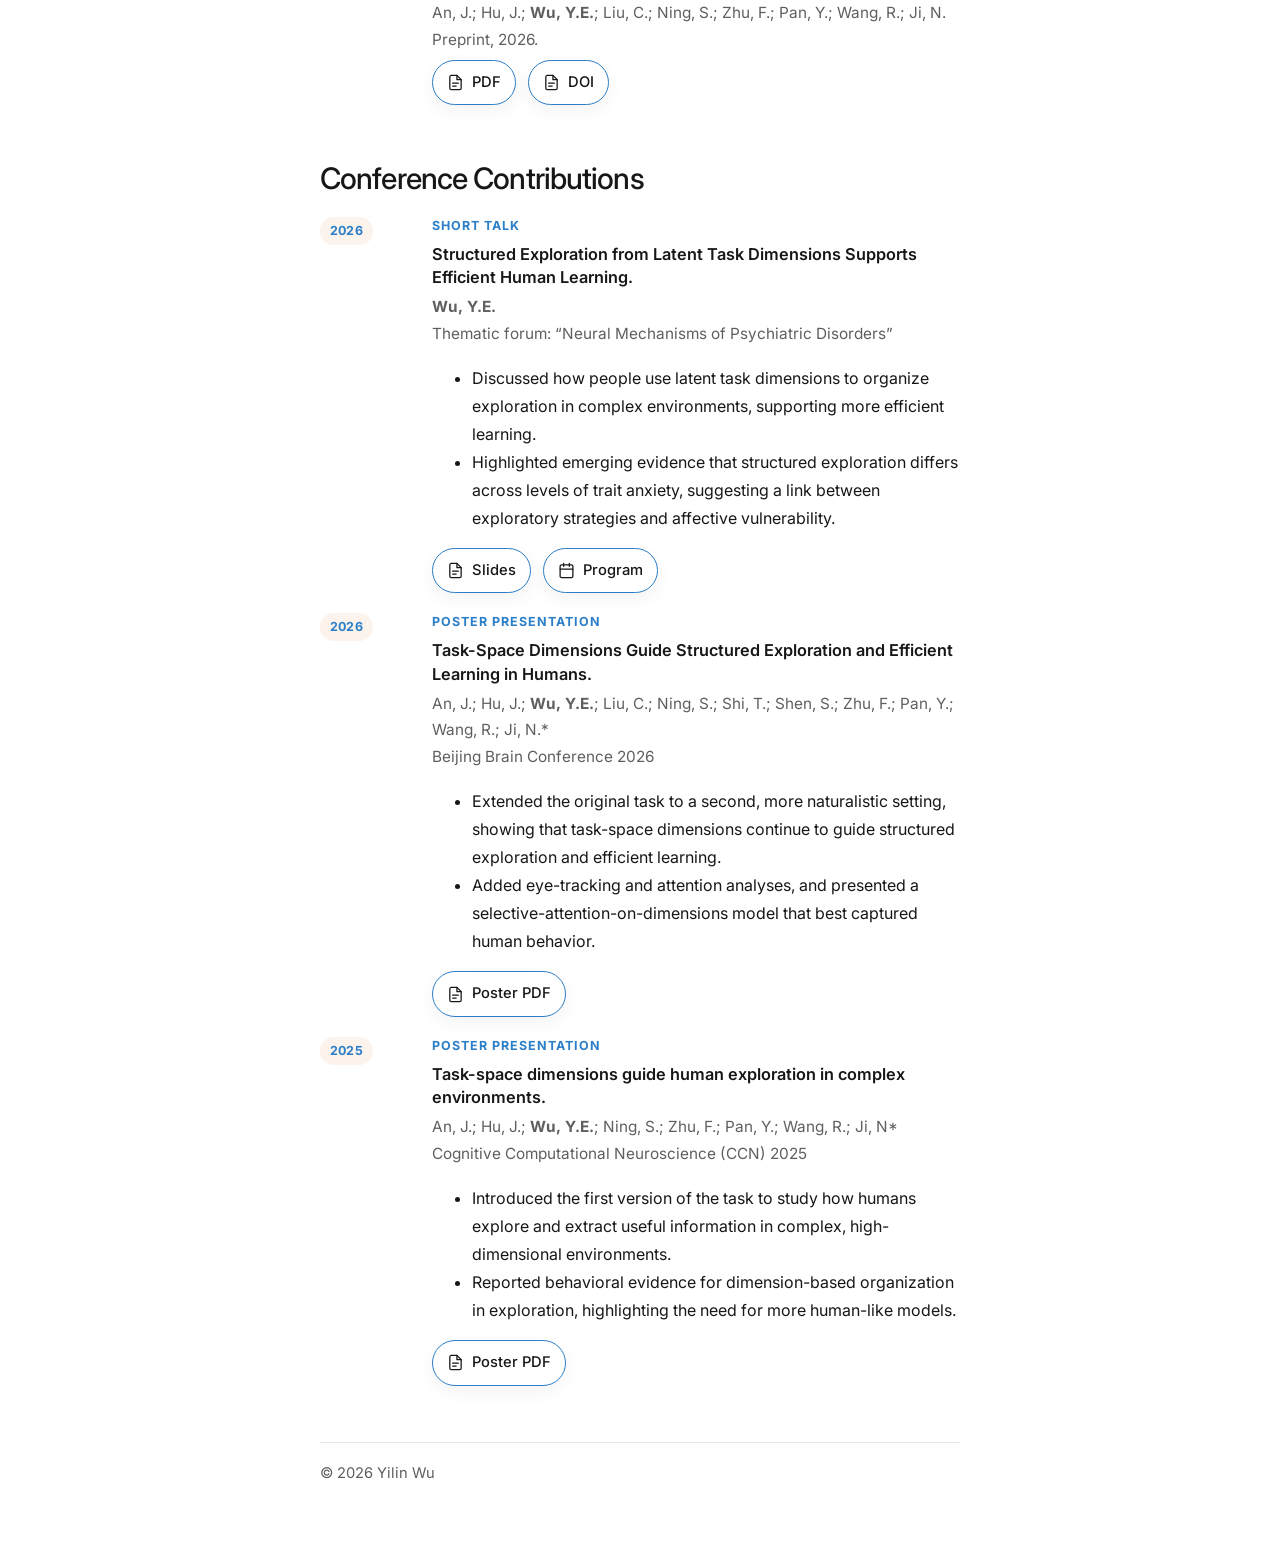
==== commit 5a4be98c: "Trim publication and venue text" ====
--- a/index.html
+++ b/index.html
@@ -613,9 +613,6 @@
               <p class="pub-title">Task-space dimensions guide human exploration in complex environments.</p>
               <p class="pub-authors">An, J.; Hu, J.; <b>Wu, Y.E.</b>; Liu, C.; Ning, S.; Zhu, F.; Pan, Y.; Wang, R.; Ji, N.</p>
               <p class="pub-venue">Preprint, 2026.</p>
-              <ul>
-                <li>Introduces a multidimensional learning task showing that humans use dimension-guided exploration to search efficiently in complex environments.</li>
-              </ul>
               <div class="pub-links">
                 <a class="icon-link" href="https://www.biorxiv.org/content/biorxiv/early/2026/05/20/2026.04.29.720265.full.pdf" target="_blank" rel="noopener noreferrer">
                   <svg viewBox="0 0 24 24" fill="none" stroke-width="1.8" stroke-linecap="round" stroke-linejoin="round">
@@ -653,7 +650,7 @@
               <p class="pub-type">Short Talk</p>
               <p class="pub-title">Structured Exploration from Latent Task Dimensions Supports Efficient Human Learning.</p>
               <p class="pub-authors"><b>Wu, Y.E.</b></p>
-              <p class="pub-venue">Beijing Brain Conference 2026 · Thematic forum: “Neural Mechanisms of Psychiatric Disorders”</p>
+              <p class="pub-venue">Thematic forum: “Neural Mechanisms of Psychiatric Disorders”</p>
               <ul>
                 <li>Discussed how people use latent task dimensions to organize exploration in complex environments, supporting more efficient learning.</li>
                 <li>Highlighted emerging evidence that structured exploration differs across levels of trait anxiety, suggesting a link between exploratory strategies and affective vulnerability.</li>
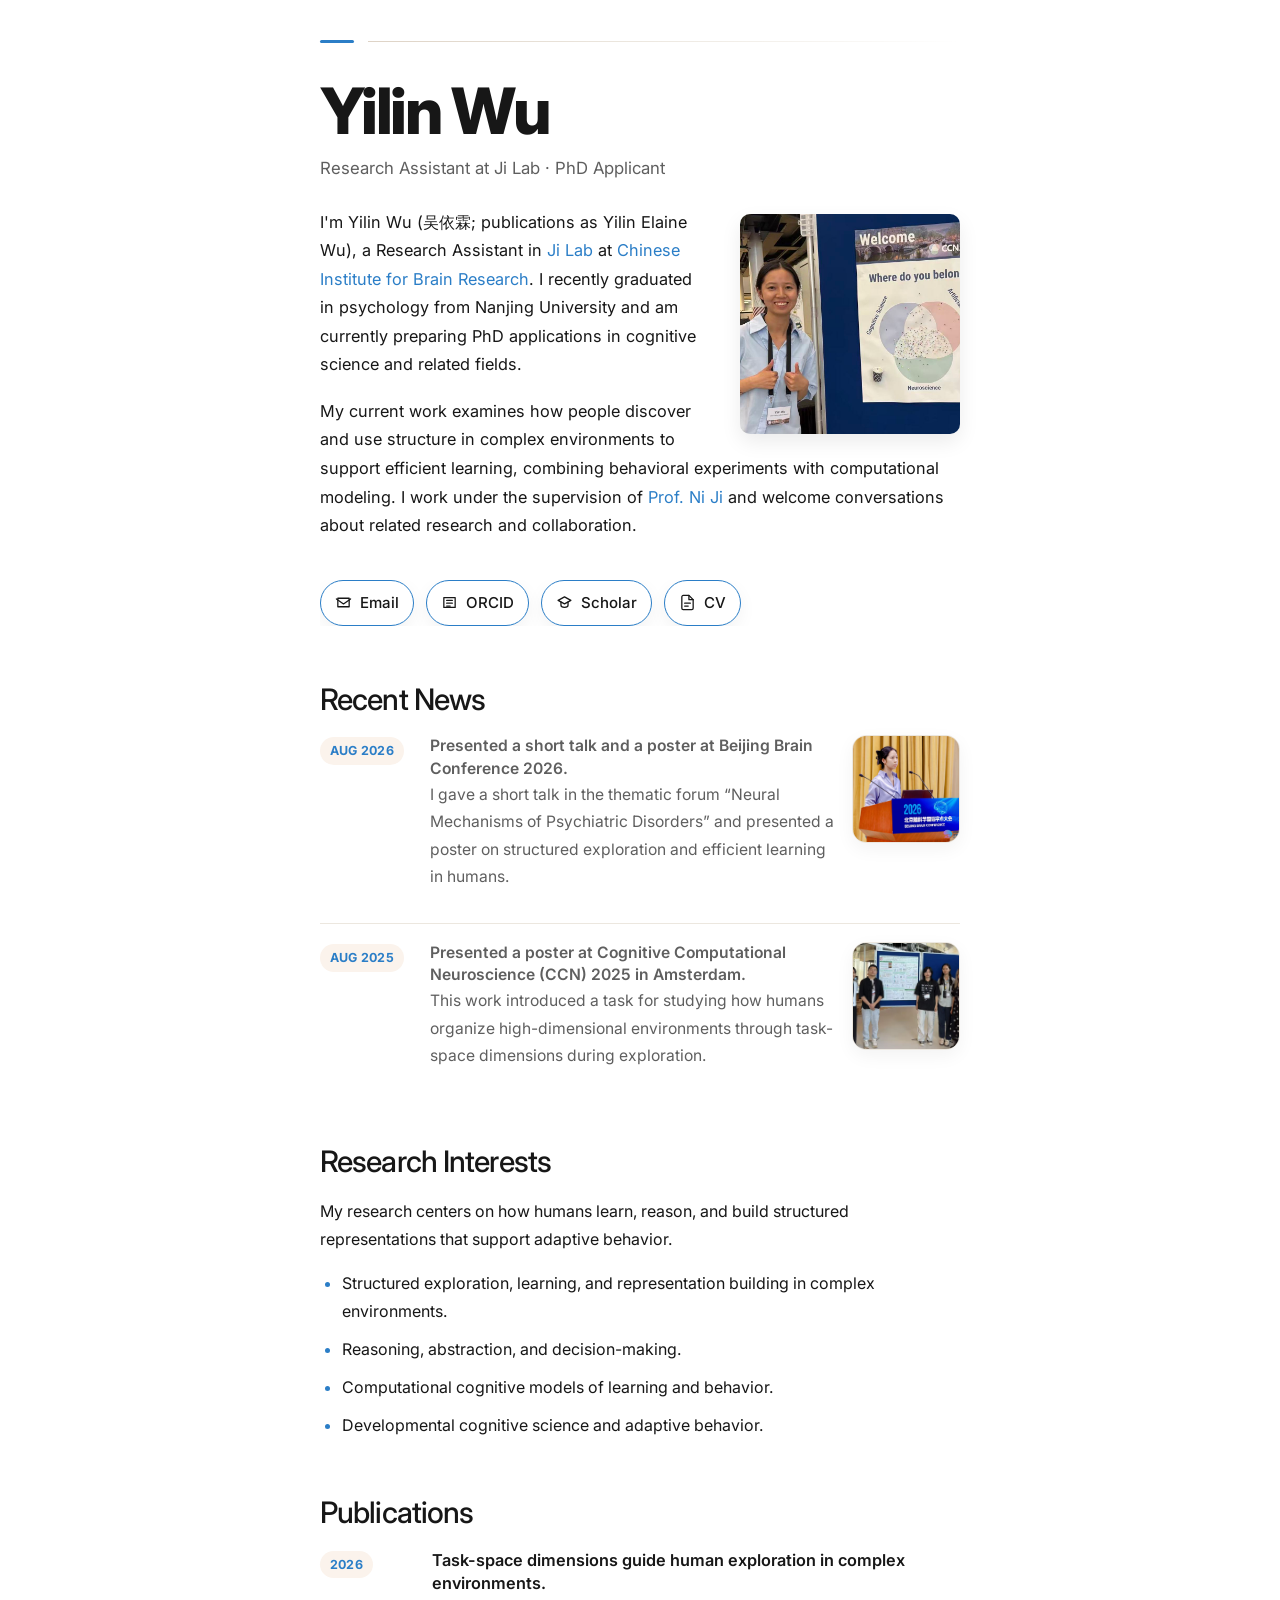
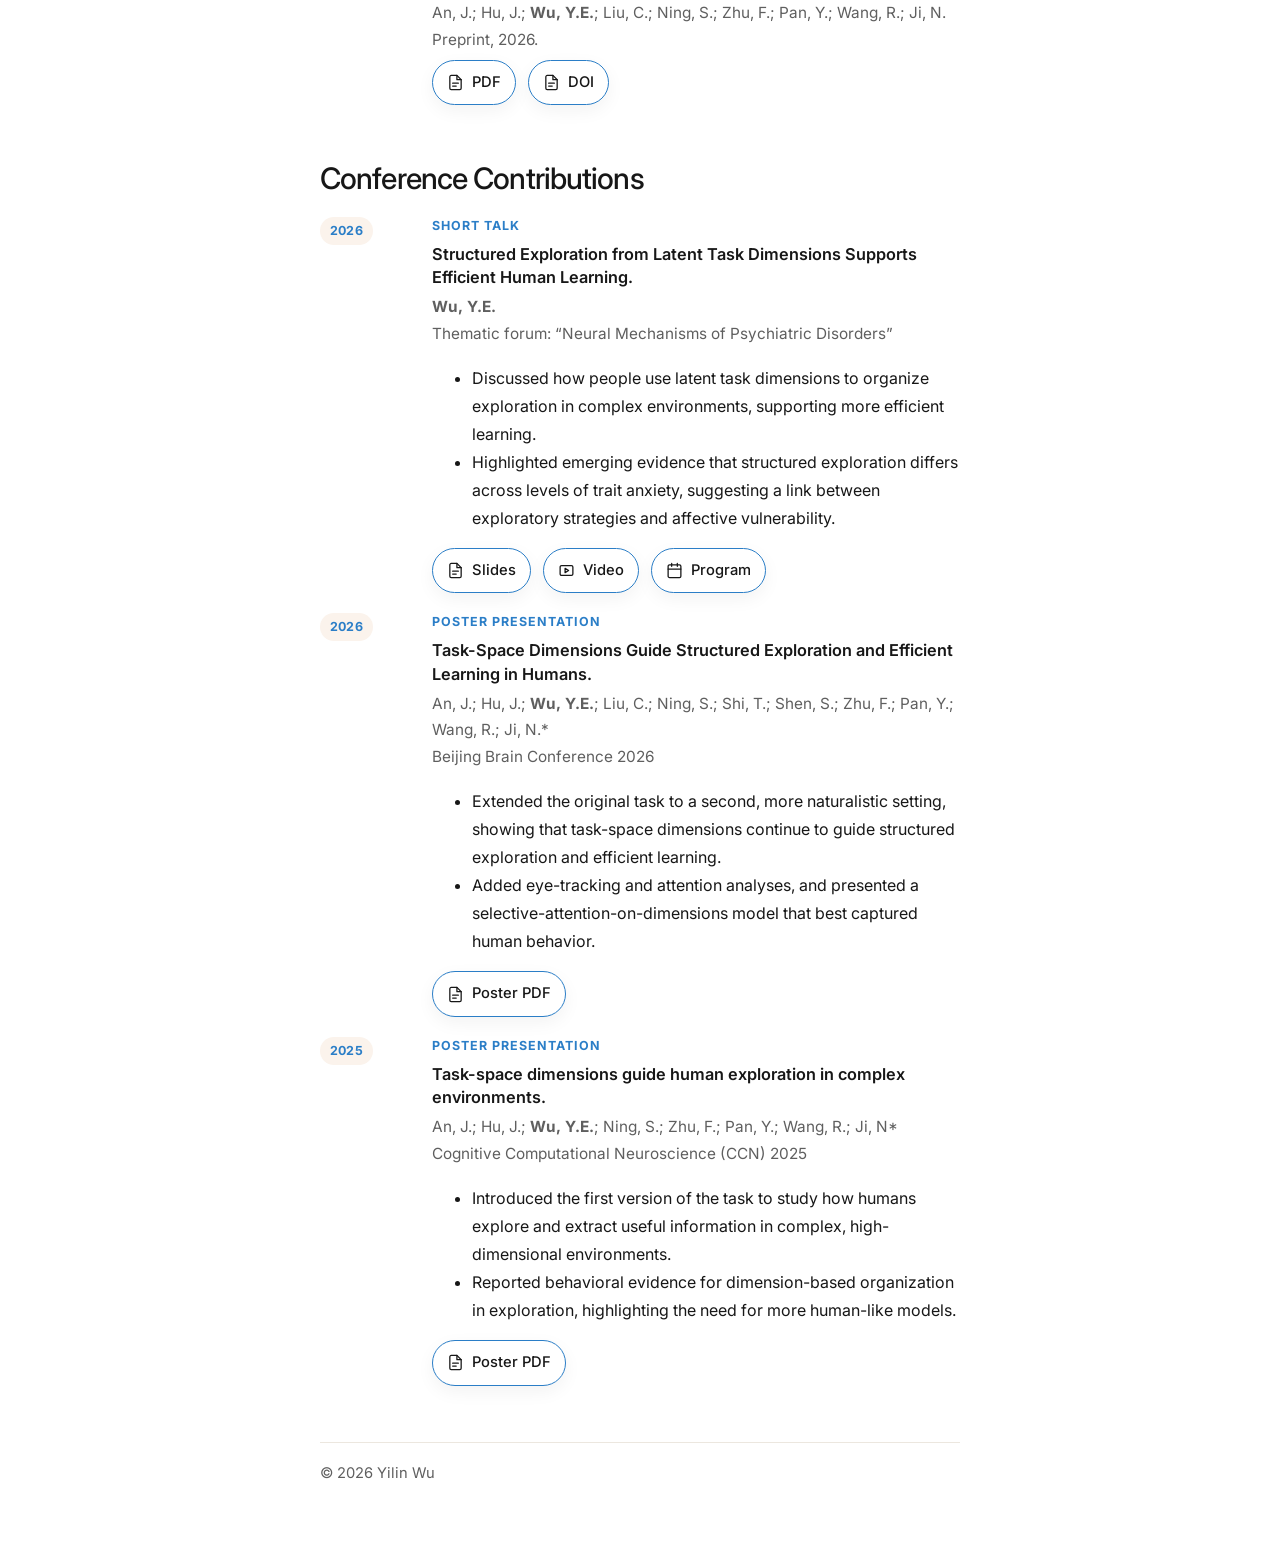
==== commit 62389ae2: "Add short talk video link" ====
--- a/index.html
+++ b/index.html
@@ -665,6 +665,13 @@
                   </svg>
                   Slides
                 </a>
+                <a class="icon-link" href="https://www.bilibili.com/video/BV18KbG6ZEJA/" target="_blank" rel="noopener noreferrer">
+                  <svg viewBox="0 0 24 24" fill="none" stroke-width="1.8" stroke-linecap="round" stroke-linejoin="round">
+                    <rect x="3" y="5" width="18" height="14" rx="2"></rect>
+                    <path d="m10 9 5 3-5 3V9z"></path>
+                  </svg>
+                  Video
+                </a>
                 <a class="icon-link" href="https://en.cibr.ac.cn/cibrMeeting/meeting2026/schedule" target="_blank" rel="noopener noreferrer">
                   <svg viewBox="0 0 24 24" fill="none" stroke-width="1.8" stroke-linecap="round" stroke-linejoin="round">
                     <rect x="3" y="4" width="18" height="18" rx="2"></rect>
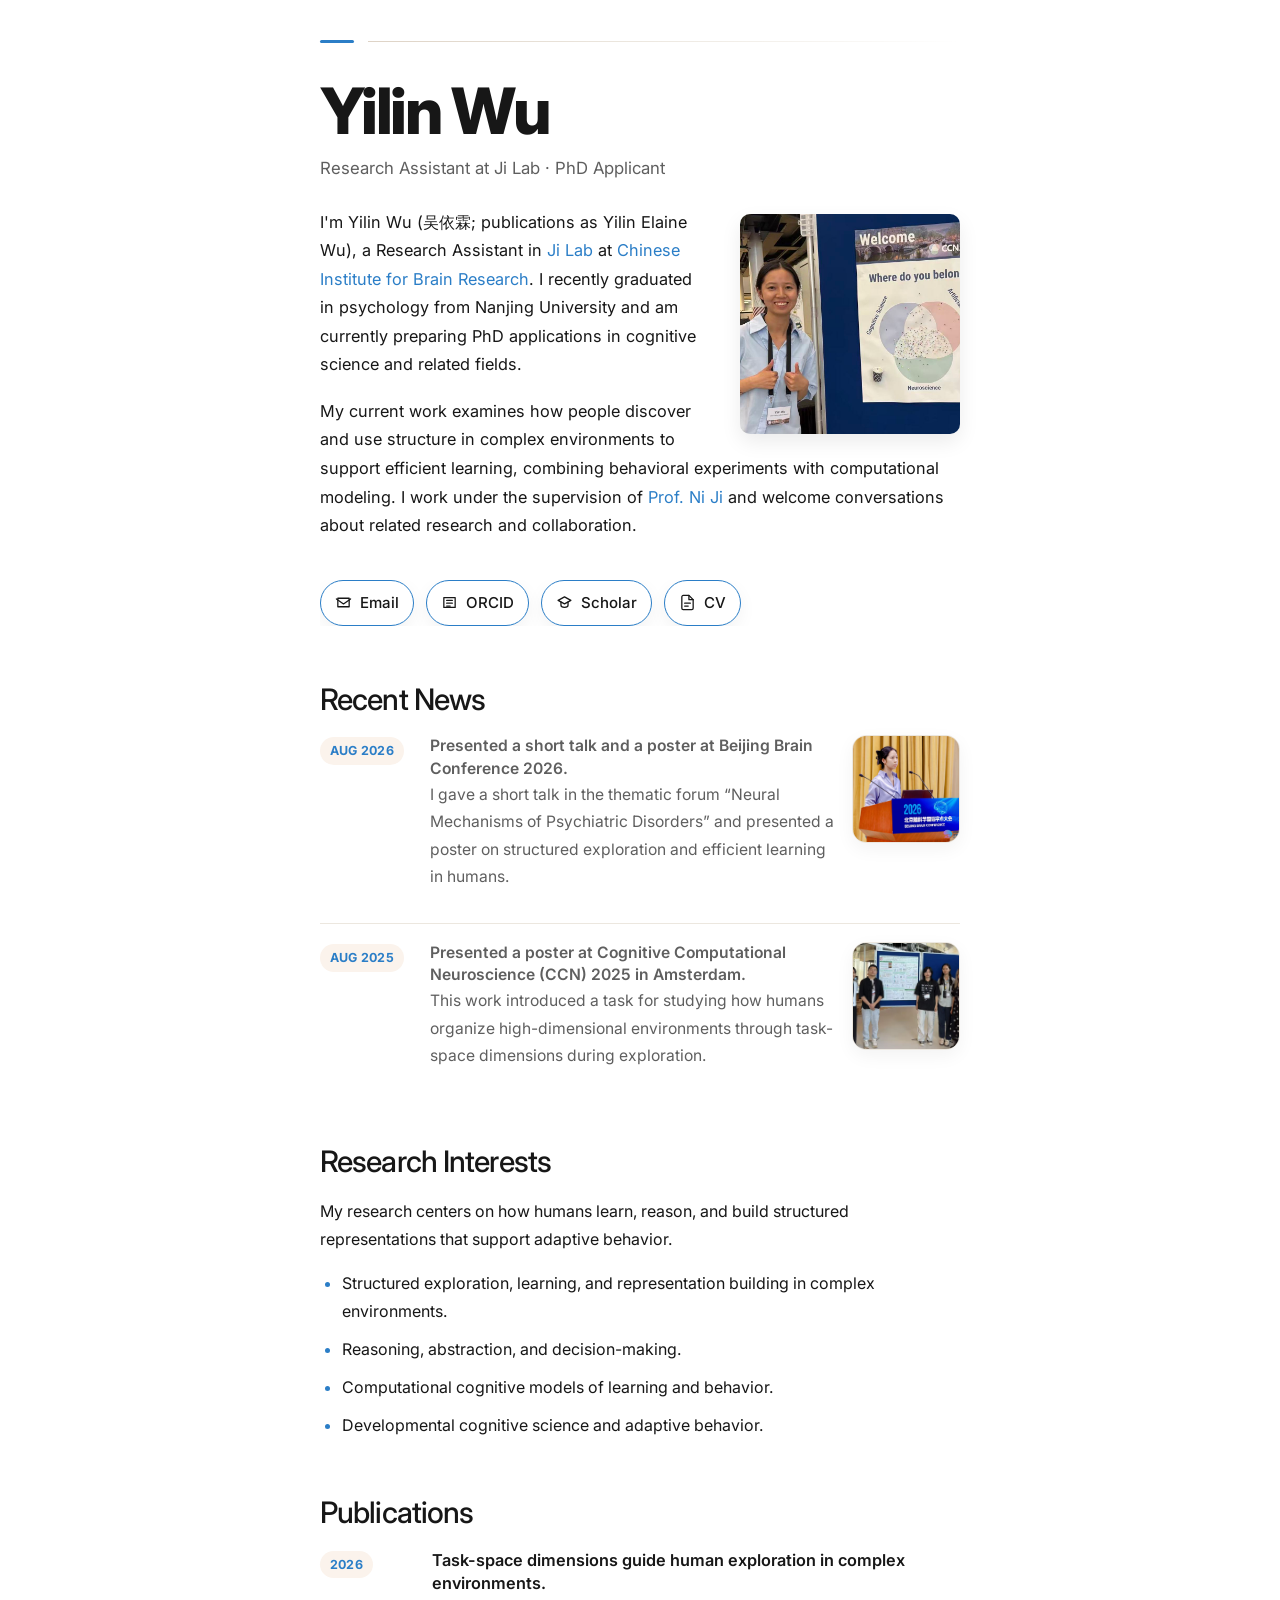
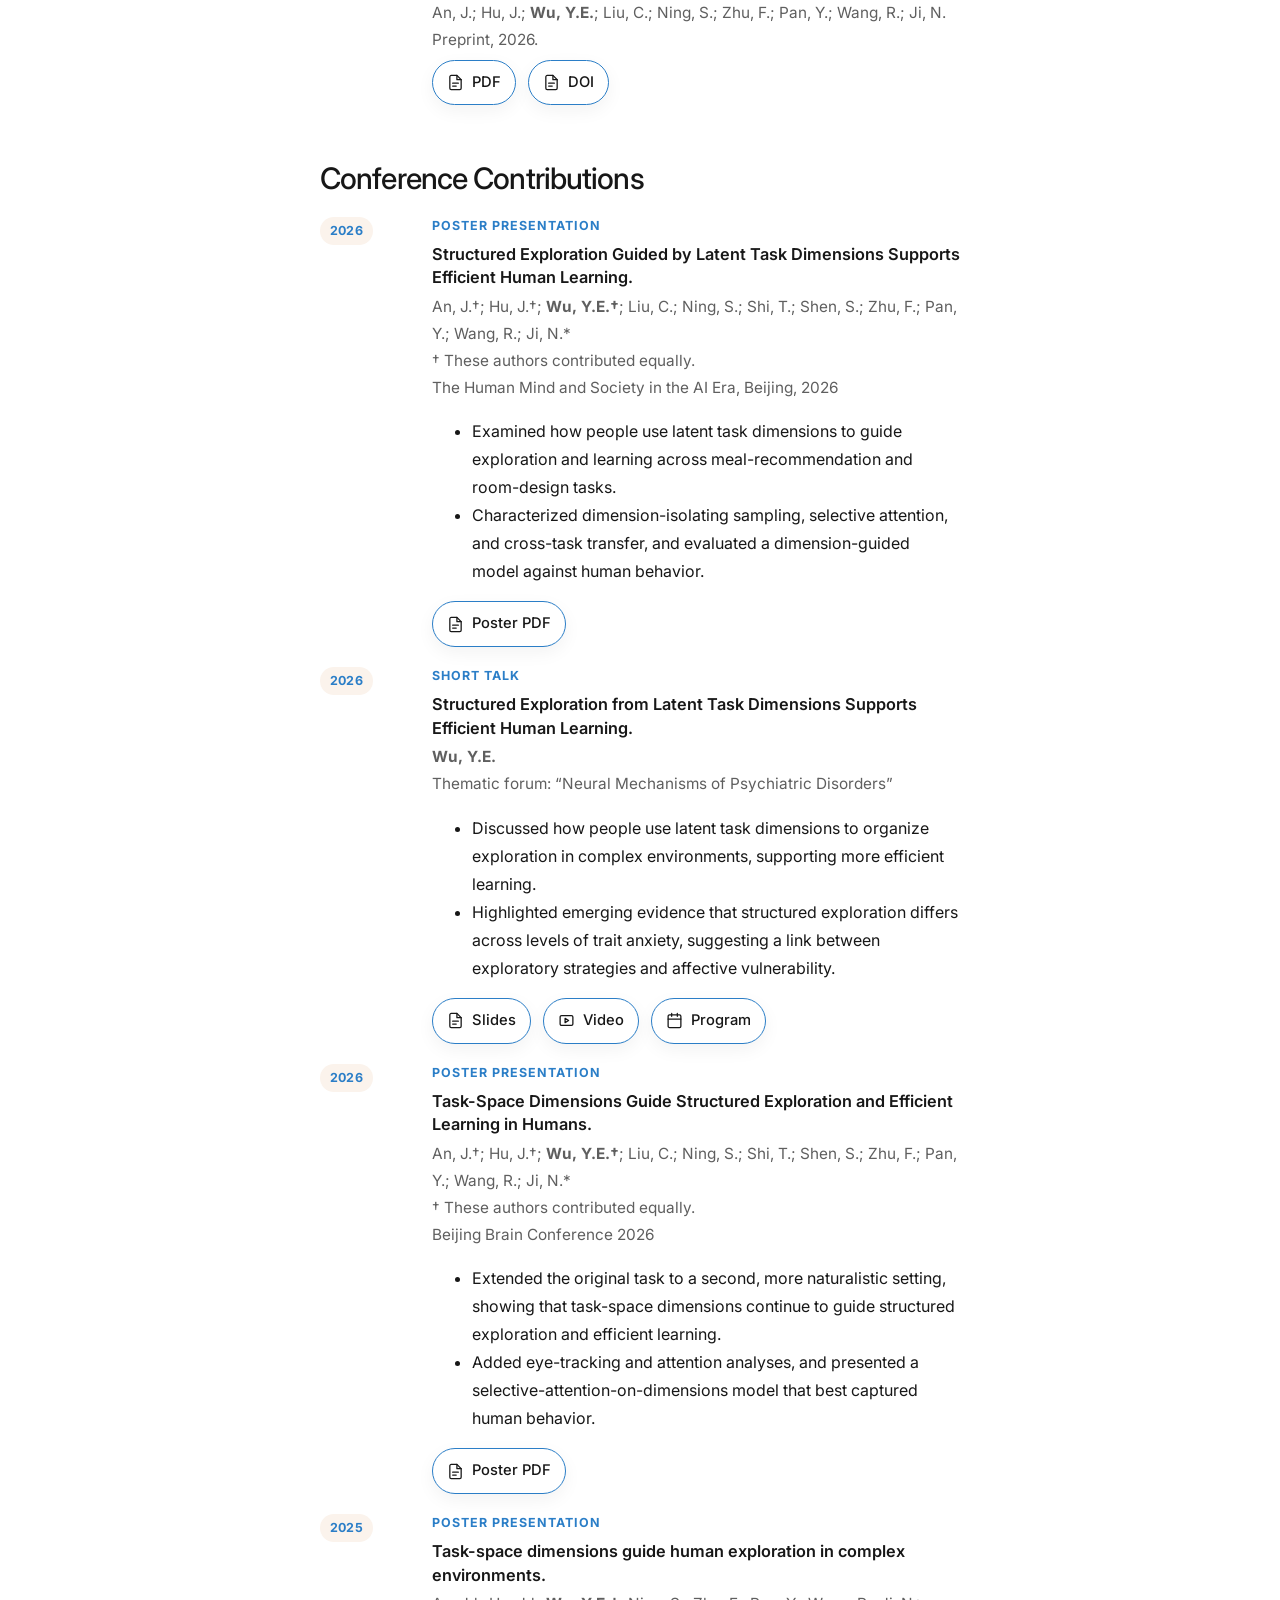
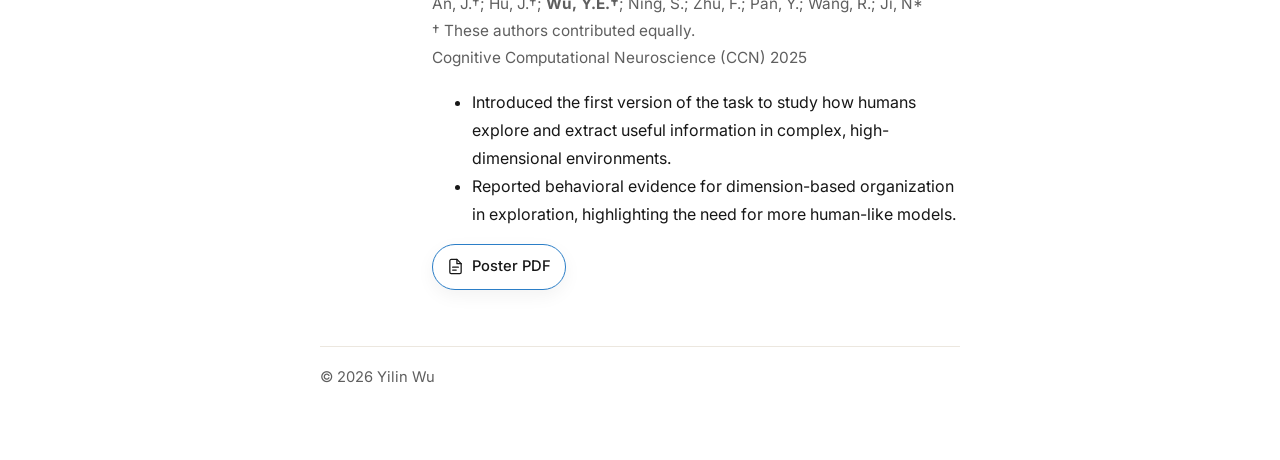
==== commit 963a4000: "Add 2026 conference poster contribution" ====
--- a/index.html
+++ b/index.html
@@ -647,6 +647,34 @@
               <span class="pub-tag">2026</span>
             </div>
             <div>
+              <p class="pub-type">Poster Presentation</p>
+              <p class="pub-title">Structured Exploration Guided by Latent Task Dimensions Supports Efficient Human Learning.</p>
+              <p class="pub-authors">An, J.†; Hu, J.†; <b>Wu, Y.E.†</b>; Liu, C.; Ning, S.; Shi, T.; Shen, S.; Zhu, F.; Pan, Y.; Wang, R.; Ji, N.*</p>
+              <p class="pub-authors">† These authors contributed equally.</p>
+              <p class="pub-venue">The Human Mind and Society in the AI Era, Beijing, 2026</p>
+              <ul>
+                <li>Examined how people use latent task dimensions to guide exploration and learning across meal-recommendation and room-design tasks.</li>
+                <li>Characterized dimension-isolating sampling, selective attention, and cross-task transfer, and evaluated a dimension-guided model against human behavior.</li>
+              </ul>
+              <div class="pub-links">
+                <a class="icon-link" href="HMS2026_poster.pdf" target="_blank" rel="noopener noreferrer">
+                  <svg viewBox="0 0 24 24" fill="none" stroke-width="1.8" stroke-linecap="round" stroke-linejoin="round">
+                    <path d="M14 2H6a2 2 0 0 0-2 2v16a2 2 0 0 0 2 2h12a2 2 0 0 0 2-2V8z"></path>
+                    <path d="M14 2v6h6"></path>
+                    <path d="M8 13h8"></path>
+                    <path d="M8 17h5"></path>
+                  </svg>
+                  Poster PDF
+                </a>
+              </div>
+            </div>
+          </article>
+
+          <article class="pub-item">
+            <div>
+              <span class="pub-tag">2026</span>
+            </div>
+            <div>
               <p class="pub-type">Short Talk</p>
               <p class="pub-title">Structured Exploration from Latent Task Dimensions Supports Efficient Human Learning.</p>
               <p class="pub-authors"><b>Wu, Y.E.</b></p>
@@ -692,7 +720,8 @@
             <div>
               <p class="pub-type">Poster Presentation</p>
               <p class="pub-title">Task-Space Dimensions Guide Structured Exploration and Efficient Learning in Humans.</p>
-              <p class="pub-authors">An, J.; Hu, J.; <b>Wu, Y.E.</b>; Liu, C.; Ning, S.; Shi, T.; Shen, S.; Zhu, F.; Pan, Y.; Wang, R.; Ji, N.*</p>
+              <p class="pub-authors">An, J.†; Hu, J.†; <b>Wu, Y.E.†</b>; Liu, C.; Ning, S.; Shi, T.; Shen, S.; Zhu, F.; Pan, Y.; Wang, R.; Ji, N.*</p>
+              <p class="pub-authors">† These authors contributed equally.</p>
               <p class="pub-venue">Beijing Brain Conference 2026</p>
               <ul>
                 <li>Extended the original task to a second, more naturalistic setting, showing that task-space dimensions continue to guide structured exploration and efficient learning.</li>
@@ -719,7 +748,8 @@
             <div>
               <p class="pub-type">Poster Presentation</p>
               <p class="pub-title">Task-space dimensions guide human exploration in complex environments.</p>
-              <p class="pub-authors">An, J.; Hu, J.; <b>Wu, Y.E.</b>; Ning, S.; Zhu, F.; Pan, Y.; Wang, R.; Ji, N*</p>
+              <p class="pub-authors">An, J.†; Hu, J.†; <b>Wu, Y.E.†</b>; Ning, S.; Zhu, F.; Pan, Y.; Wang, R.; Ji, N*</p>
+              <p class="pub-authors">† These authors contributed equally.</p>
               <p class="pub-venue">Cognitive Computational Neuroscience (CCN) 2025</p>
               <ul>
                 <li>Introduced the first version of the task to study how humans explore and extract useful information in complex, high-dimensional environments.</li>
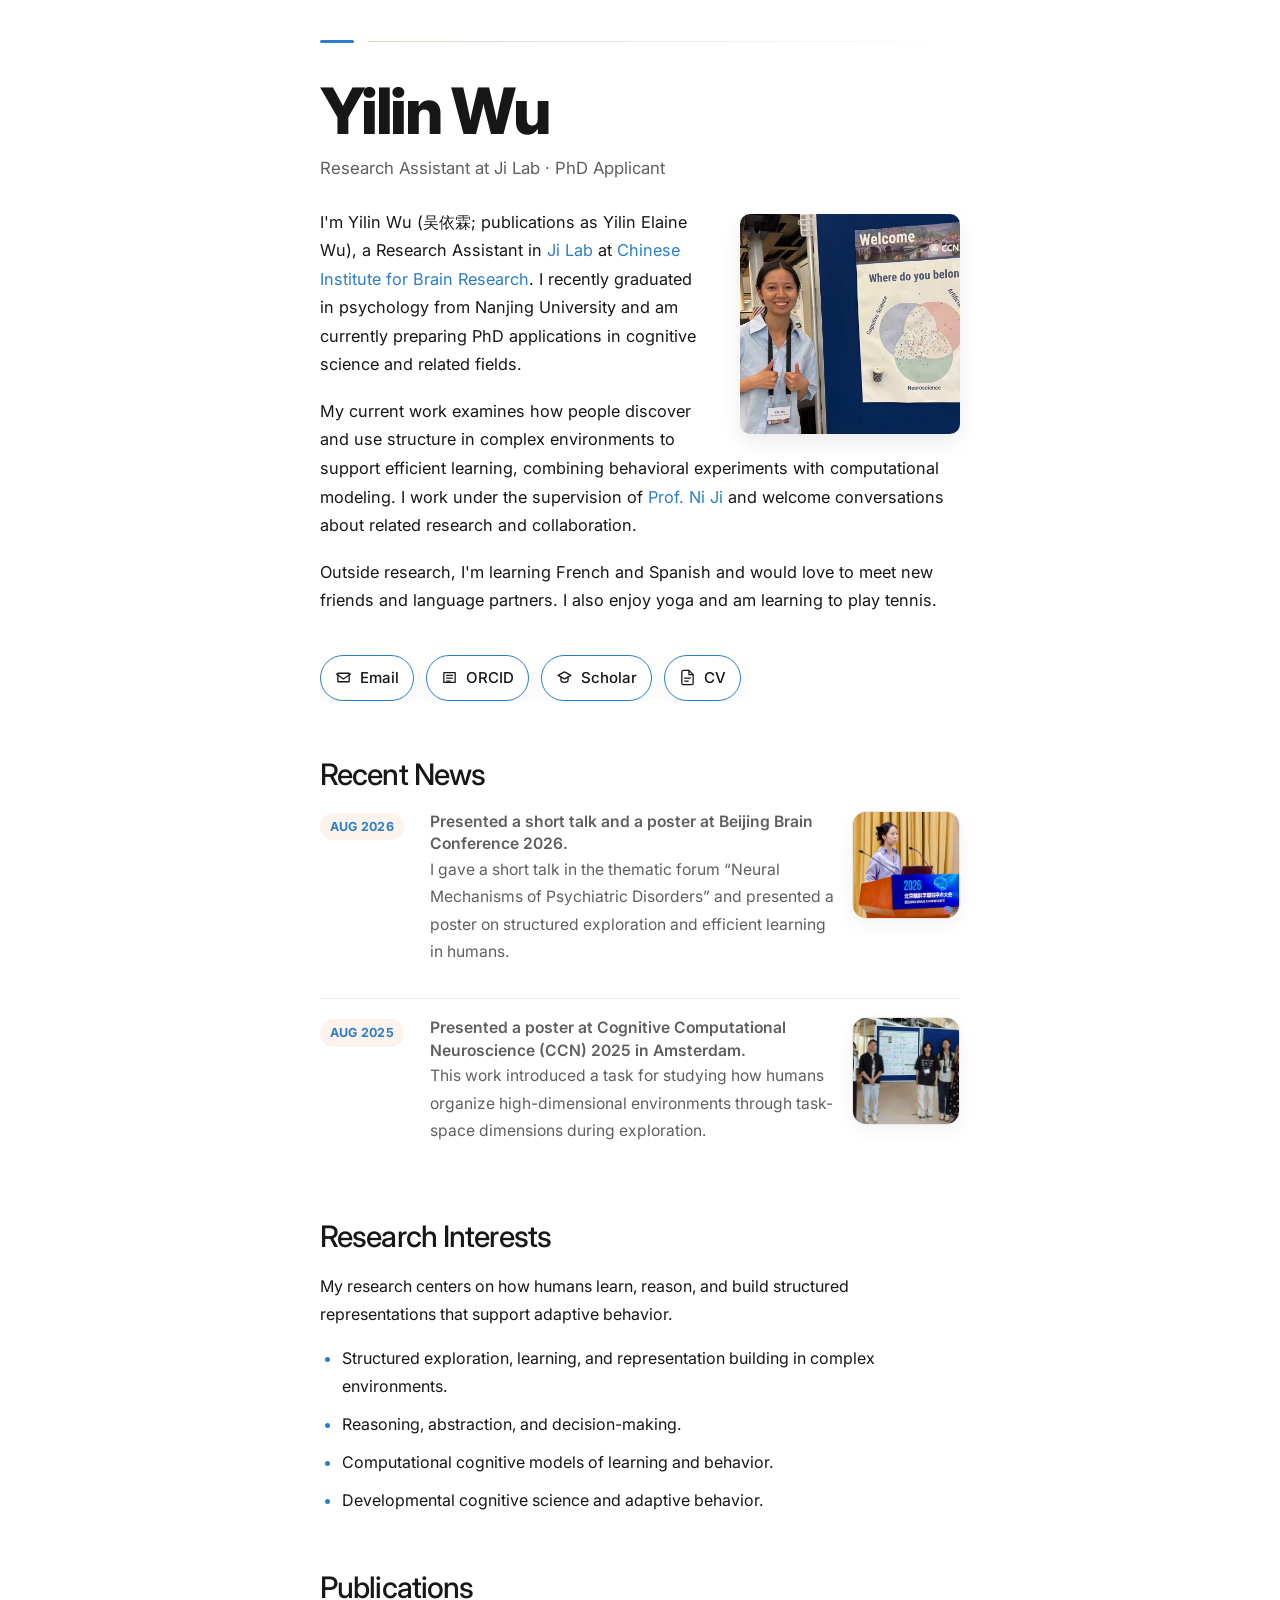
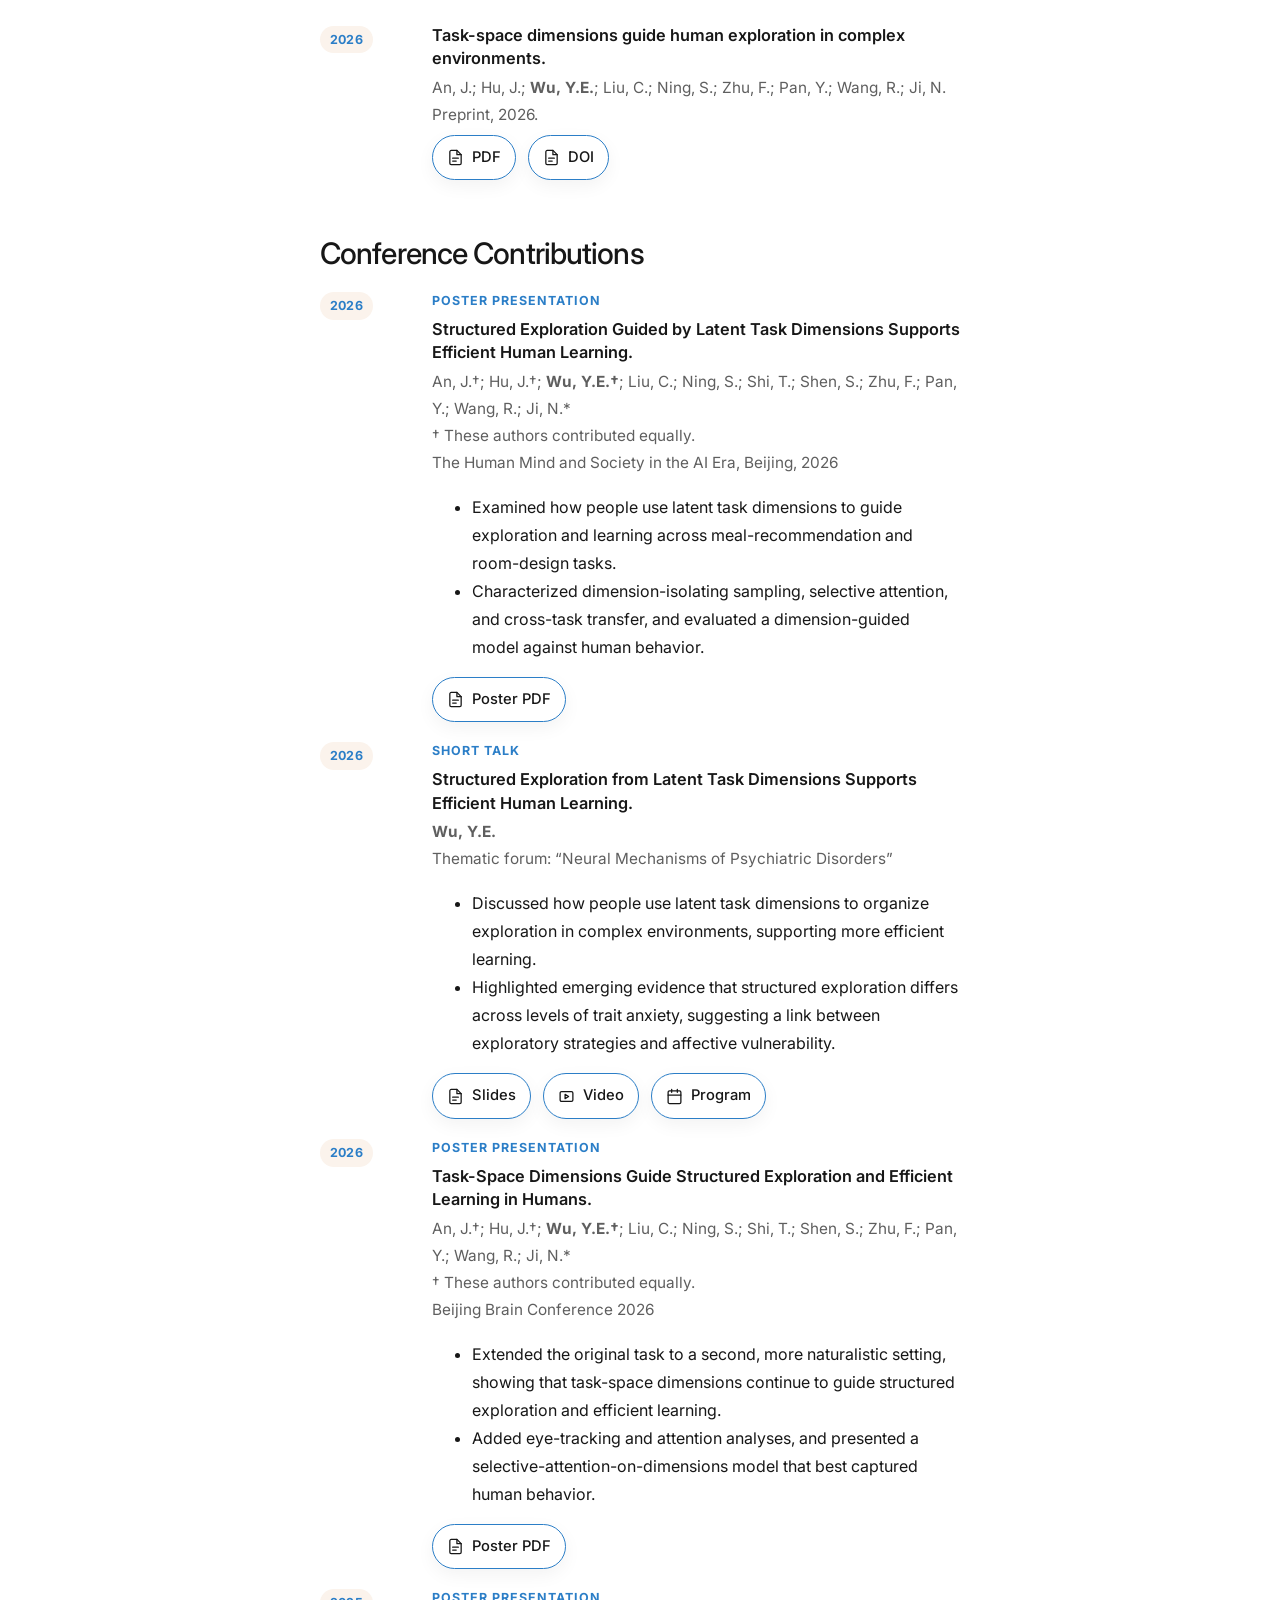
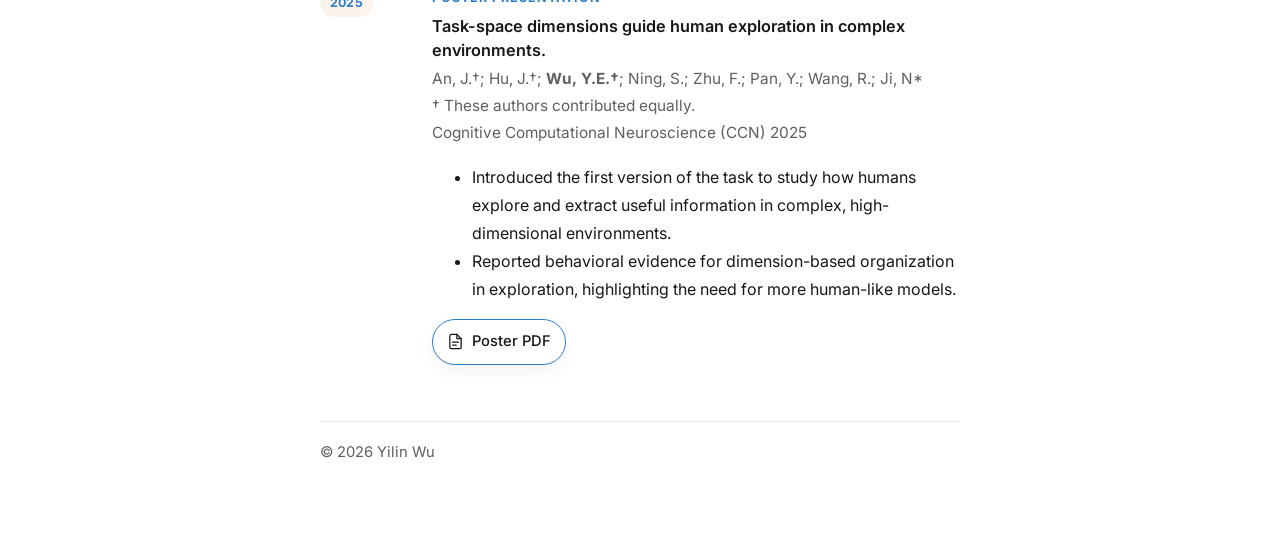
==== commit 51886fce: "Add personal interests to introduction" ====
--- a/index.html
+++ b/index.html
@@ -496,6 +496,9 @@
           <p>
             My current work examines how people discover and use structure in complex environments to support efficient learning, combining behavioral experiments with computational modeling. I work under the supervision of
             <a href="https://www.cibr.ac.cn/#/teamDetail/cibrTeamteam/7eaf96c5b298444b84328680fb1b7a15/Ni%20Ji?lang=en">Prof. Ni Ji</a> and welcome conversations about related research and collaboration.
+          </p>
+          <p>
+            Outside research, I'm learning French and Spanish and would love to meet new friends and language partners. I also enjoy yoga and am learning to play tennis.
           </p>
         </div>
 
@@ -539,7 +542,7 @@
             </a>
           </li>
           <li>
-            <a class="icon-link" href="CV_Yilin_Wu_26summer.pdf" target="_blank" rel="noopener noreferrer" aria-label="CV">
+            <a class="icon-link" href="CV_Yilin_Wu_26fall.pdf" target="_blank" rel="noopener noreferrer" aria-label="CV">
               <svg viewBox="0 0 24 24" fill="none" stroke-width="1.8" stroke-linecap="round" stroke-linejoin="round">
                 <path d="M14 2H6a2 2 0 0 0-2 2v16a2 2 0 0 0 2 2h12a2 2 0 0 0 2-2V8z"></path>
                 <path d="M14 2v6h6"></path>
